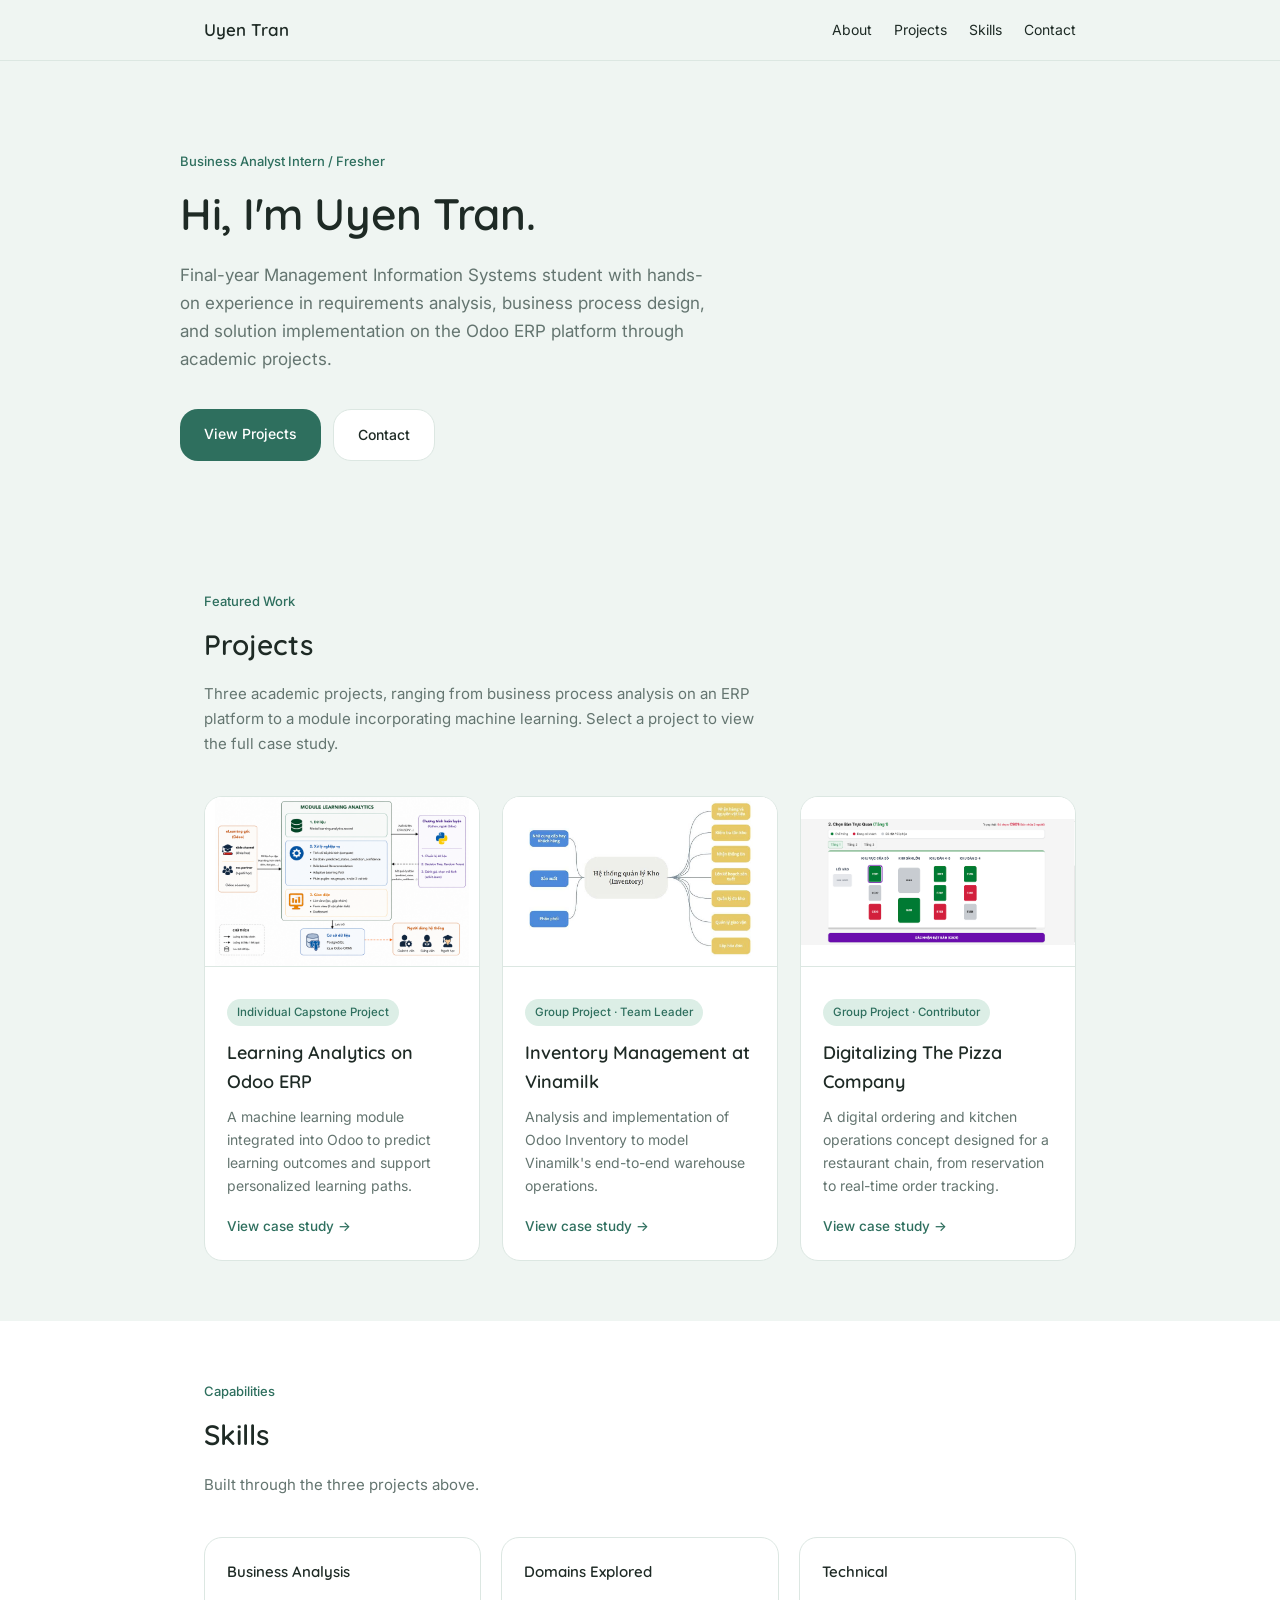
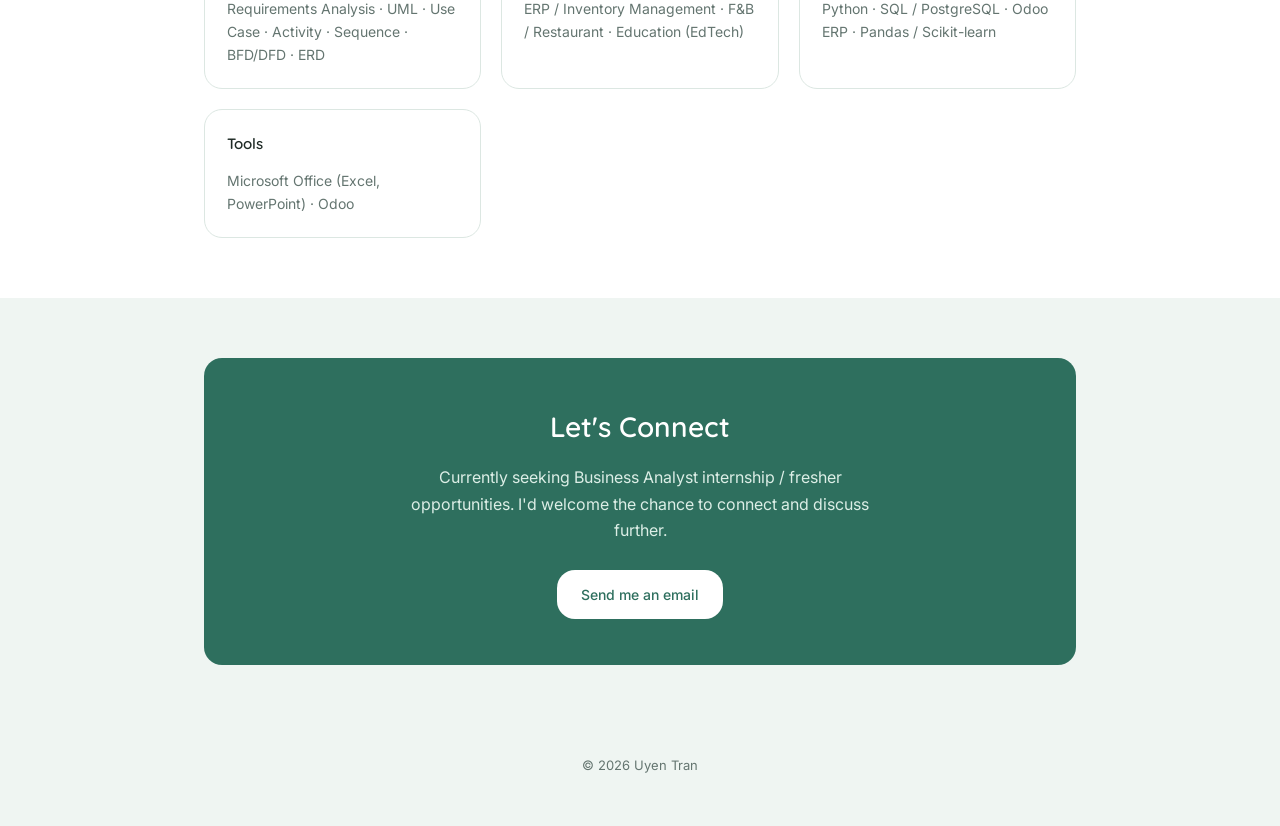
==== index.html @ c3fcca3a "Additional files" ====
<!DOCTYPE html>
<html lang="en">
<head>
<meta charset="UTF-8">
<meta name="viewport" content="width=device-width, initial-scale=1.0">
<title>Uyen Tran | Business Analyst Portfolio</title>
<link rel="preconnect" href="https://fonts.googleapis.com">
<link rel="preconnect" href="https://fonts.gstatic.com" crossorigin>
<link href="https://fonts.googleapis.com/css2?family=Quicksand:wght@400;500;600;700&family=Inter:wght@400;500;600&display=swap" rel="stylesheet">
<link rel="stylesheet" href="styles.css">
</head>
<body>

<nav>
  <div class="nav-inner">
    <a class="nav-name" href="index.html">Uyen Tran</a>
    <div class="nav-links">
      <a href="#about">About</a>
      <a href="#projects">Projects</a>
      <a href="#skills">Skills</a>
      <a href="#contact">Contact</a>
    </div>
  </div>
</nav>

<header class="hero container" id="about">
  <p class="eyebrow">Business Analyst Intern / Fresher</p>
  <h1>Hi, I'm Uyen Tran.</h1>
  <p class="tagline">Final-year Management Information Systems student with hands-on experience in requirements analysis, business process design, and solution implementation on the Odoo ERP platform through academic projects.</p>
  <div class="cta-row">
    <a class="cta primary" href="#projects">View Projects</a>
    <a class="cta secondary" href="#contact">Contact</a>
  </div>
</header>

<section id="projects">
  <div class="container">
    <p class="section-eyebrow">Featured Work</p>
    <h2>Projects</h2>
    <p class="section-intro">Three academic projects, ranging from business process analysis on an ERP platform to a module incorporating machine learning. Select a project to view the full case study.</p>

    <div class="project-grid">

      <a class="project-card" href="projects/learning-analytics.html">
        <img class="thumb" src="images/learning-analytics/01-kien-truc-tong-the.png" alt="Learning Analytics on Odoo ERP">
        <div class="card-body">
          <span class="case-tag">Individual Capstone Project</span>
          <h3>Learning Analytics on Odoo ERP</h3>
          <p>A machine learning module integrated into Odoo to predict learning outcomes and support personalized learning paths.</p>
          <span class="view-link">View case study &rarr;</span>
        </div>
      </a>

      <a class="project-card" href="projects/vinamilk-inventory.html">
        <img class="thumb" src="images/vinamilk-inventory/01-so-do-tong-quan-inventory.jpg" alt="Inventory Management at Vinamilk">
        <div class="card-body">
          <span class="case-tag">Group Project &middot; Team Leader</span>
          <h3>Inventory Management at Vinamilk</h3>
          <p>Analysis and implementation of Odoo Inventory to model Vinamilk's end-to-end warehouse operations.</p>
          <span class="view-link">View case study &rarr;</span>
        </div>
      </a>

      <a class="project-card" href="projects/pizza-company.html">
        <img class="thumb" src="images/pizza-company/01b-dat-ban-chon-ban-theo-so-do.png" alt="Digitalizing The Pizza Company">
        <div class="card-body">
          <span class="case-tag">Group Project &middot; Contributor</span>
          <h3>Digitalizing The Pizza Company</h3>
          <p>A digital ordering and kitchen operations concept designed for a restaurant chain, from reservation to real-time order tracking.</p>
          <span class="view-link">View case study &rarr;</span>
        </div>
      </a>

    </div>
  </div>
</section>

<section class="alt" id="skills">
  <div class="container">
    <p class="section-eyebrow">Capabilities</p>
    <h2>Skills</h2>
    <p class="section-intro">Built through the three projects above.</p>
    <div class="skills-grid">
      <div class="skill-card">
        <h4>Business Analysis</h4>
        <p>Requirements Analysis &middot; UML &middot; Use Case &middot; Activity &middot; Sequence &middot; BFD/DFD &middot; ERD</p>
      </div>
      <div class="skill-card">
        <h4>Domains Explored</h4>
        <p>ERP / Inventory Management &middot; F&amp;B / Restaurant &middot; Education (EdTech)</p>
      </div>
      <div class="skill-card">
        <h4>Technical</h4>
        <p>Python &middot; SQL / PostgreSQL &middot; Odoo ERP &middot; Pandas / Scikit-learn</p>
      </div>
      <div class="skill-card">
        <h4>Tools</h4>
        <p>Microsoft Office (Excel, PowerPoint) &middot; Odoo</p>
      </div>
    </div>
  </div>
</section>

<section id="contact">
  <div class="container">
    <div class="contact-box">
      <h2>Let's Connect</h2>
      <p>Currently seeking Business Analyst internship / fresher opportunities. I'd welcome the chance to connect and discuss further.</p>
      <a class="cta primary" href="mailto:your-email@example.com">Send me an email</a>
    </div>
  </div>
</section>

<footer>
  &copy; 2026 Uyen Tran
</footer>

</body>
</html>
---- styles.css ----
/* =========================================================
   PORTFOLIO STYLESHEET
   Edit the variables below to change colors/fonts site-wide.
   ========================================================= */
:root {
  --bg: #EFF5F2;
  --surface: #FFFFFF;
  --ink: #1E2A25;
  --muted: #647570;
  --accent: #2E6F5E;
  --accent-2: #7FAE9B;
  --accent-soft: #DCEEE6;
  --border: #DCE7E2;
  --font-display: 'Quicksand', sans-serif;
  --font-body: 'Inter', sans-serif;
  --radius: 18px;
  --radius-sm: 10px;
}

* { box-sizing: border-box; }
html { scroll-behavior: smooth; }

body {
  margin: 0;
  background: var(--bg);
  color: var(--ink);
  font-family: var(--font-body);
  line-height: 1.65;
}

a { color: var(--accent); }

.container {
  max-width: 920px;
  margin: 0 auto;
  padding: 0 24px;
}

/* NAV */
nav {
  position: sticky;
  top: 0;
  z-index: 20;
  background: rgba(239, 245, 242, 0.9);
  backdrop-filter: blur(6px);
  border-bottom: 1px solid var(--border);
}
.nav-inner {
  max-width: 920px;
  margin: 0 auto;
  padding: 16px 24px;
  display: flex;
  justify-content: space-between;
  align-items: center;
}
.nav-name {
  font-family: var(--font-display);
  font-weight: 600;
  font-size: 17px;
  text-decoration: none;
  color: var(--ink);
}
.nav-links { display: flex; }
.nav-links a {
  font-size: 14px;
  color: var(--ink);
  text-decoration: none;
  margin-left: 22px;
}
.nav-links a:first-child { margin-left: 0; }
.nav-links a:hover { color: var(--accent); }

/* HERO */
header.hero { padding: 90px 0 70px; }
.eyebrow {
  font-size: 13px;
  color: var(--accent);
  margin: 0 0 16px;
  font-weight: 500;
}
h1 {
  font-family: var(--font-display);
  font-weight: 600;
  font-size: 44px;
  line-height: 1.2;
  margin: 0 0 20px;
  letter-spacing: -0.01em;
  max-width: 640px;
}
.tagline {
  font-size: 17px;
  color: var(--muted);
  max-width: 540px;
  margin: 0 0 36px;
}
.cta-row { display: flex; gap: 12px; flex-wrap: wrap; }
.cta {
  font-family: var(--font-body);
  font-weight: 500;
  font-size: 14px;
  padding: 13px 24px;
  border-radius: var(--radius);
  text-decoration: none;
  display: inline-block;
}
.cta.primary { background: var(--accent); color: #fff; }
.cta.secondary { border: 1px solid var(--border); color: var(--ink); background: var(--surface); }

/* SECTIONS */
section { padding: 60px 0; }
section.alt { background: var(--surface); }
.section-eyebrow {
  font-size: 13px;
  color: var(--accent);
  margin: 0 0 10px;
  font-weight: 500;
}
h2 {
  font-family: var(--font-display);
  font-weight: 600;
  font-size: 28px;
  margin: 0 0 14px;
}
.section-intro {
  color: var(--muted);
  max-width: 560px;
  margin: 0 0 40px;
  font-size: 15px;
}

/* PROJECT PREVIEW CARDS (used on index page) */
.project-grid {
  display: grid;
  grid-template-columns: repeat(auto-fit, minmax(260px, 1fr));
  gap: 22px;
}
.project-card {
  background: var(--surface);
  border: 1px solid var(--border);
  border-radius: var(--radius);
  overflow: hidden;
  text-decoration: none;
  color: var(--ink);
  display: block;
  transition: transform 0.15s ease, box-shadow 0.15s ease;
}
.project-card:hover {
  transform: translateY(-3px);
  box-shadow: 0 12px 24px rgba(30, 42, 37, 0.08);
}
.project-card .thumb {
  width: 100%;
  height: 170px;
  object-fit: contain;
  background: #fff;
  border-bottom: 1px solid var(--border);
}
.project-card .card-body { padding: 22px; }
.project-card .case-tag {
  display: inline-block;
  font-size: 11.5px;
  padding: 4px 10px;
  border-radius: 999px;
  background: var(--accent-soft);
  color: var(--accent);
  margin-bottom: 12px;
  font-weight: 500;
}
.project-card h3 {
  font-family: var(--font-display);
  font-weight: 600;
  font-size: 18px;
  margin: 0 0 8px;
}
.project-card p {
  font-size: 14px;
  color: var(--muted);
  margin: 0 0 14px;
}
.project-card .view-link {
  font-size: 13.5px;
  font-weight: 500;
  color: var(--accent);
}

/* CASE STUDY PAGE */
.case-header { padding: 60px 0 20px; }
.back-link {
  font-size: 14px;
  text-decoration: none;
  color: var(--muted);
  display: inline-block;
  margin-bottom: 22px;
}
.back-link:hover { color: var(--accent); }
.case-header .case-tag {
  display: inline-block;
  font-size: 12px;
  padding: 5px 12px;
  border-radius: 999px;
  background: var(--accent-soft);
  color: var(--accent);
  margin-bottom: 16px;
  font-weight: 500;
}
.case-header h1 { max-width: 700px; }
.case-meta { font-size: 13px; color: var(--muted); margin: 0 0 20px; }
.case-header p.desc { font-size: 16px; max-width: 660px; margin: 0 0 10px; }

.case-block { padding: 30px 0; }
.case-block h4 {
  font-family: var(--font-body);
  font-weight: 600;
  font-size: 15px;
  margin: 0 0 14px;
  color: var(--ink);
}
.contribution-list {
  margin: 0 0 8px;
  padding-left: 18px;
  font-size: 15px;
}
.contribution-list li { margin-bottom: 10px; }

.stack-tags { display: flex; flex-wrap: wrap; gap: 8px; margin: 20px 0 4px; }
.stack-tags span {
  font-size: 12px;
  color: var(--muted);
  border: 1px solid var(--border);
  padding: 4px 11px;
  border-radius: 999px;
  background: var(--bg);
}
section.alt .stack-tags span { background: var(--surface); }

.subgroup-label {
  font-size: 14px;
  font-weight: 600;
  color: var(--ink);
  margin: 30px 0 12px;
}

/* GALLERY */
.gallery {
  display: grid;
  grid-template-columns: repeat(auto-fit, minmax(240px, 1fr));
  gap: 14px;
  margin-top: 10px;
}
.gallery figure {
  margin: 0;
  background: var(--bg);
  border: 1px solid var(--border);
  border-radius: var(--radius-sm);
  overflow: hidden;
}
section.alt .gallery figure { background: var(--surface); }
.gallery img {
  width: 100%;
  display: block;
  height: 190px;
  object-fit: contain;
  background: #fff;
}
.gallery figcaption {
  font-size: 12.5px;
  color: var(--muted);
  padding: 10px 12px;
}

/* SKILLS */
.skills-grid {
  display: grid;
  grid-template-columns: repeat(auto-fit, minmax(220px, 1fr));
  gap: 20px;
}
.skill-card {
  background: var(--surface);
  border: 1px solid var(--border);
  border-radius: var(--radius);
  padding: 22px;
}
.skill-card h4 {
  font-family: var(--font-display);
  font-size: 15px;
  font-weight: 600;
  margin: 0 0 12px;
}
.skill-card p { font-size: 14px; color: var(--muted); margin: 0; }

/* CONTACT */
.contact-box {
  background: var(--accent);
  color: #fff;
  border-radius: var(--radius);
  padding: 46px;
  text-align: center;
}
.contact-box h2 { color: #fff; }
.contact-box p { color: var(--accent-soft); max-width: 480px; margin: 0 auto 26px; }
.contact-box .cta.primary { background: #fff; color: var(--accent); }

footer {
  padding: 30px 0 50px;
  text-align: center;
  font-size: 13px;
  color: var(--muted);
}

@media (max-width: 640px) {
  .nav-links { display: none; }
  h1 { font-size: 32px; }
  .contact-box { padding: 30px 20px; }
}
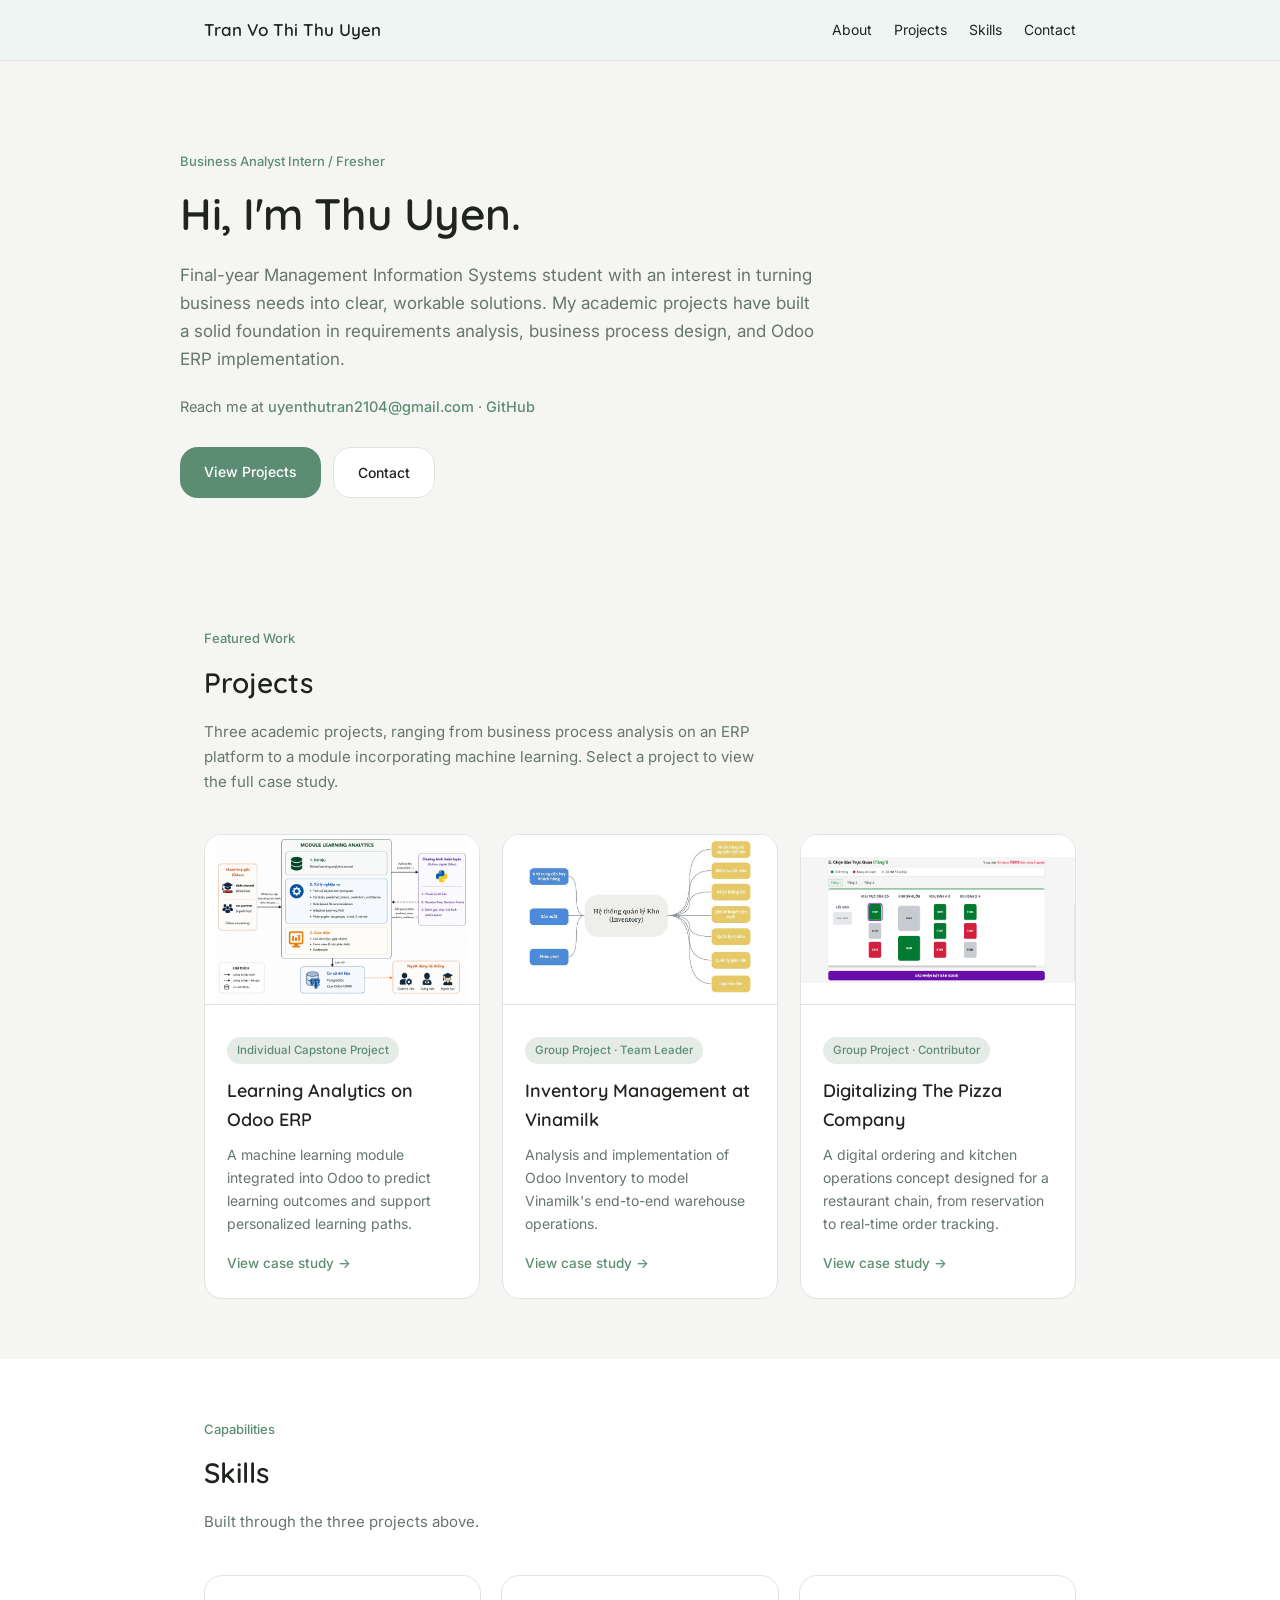
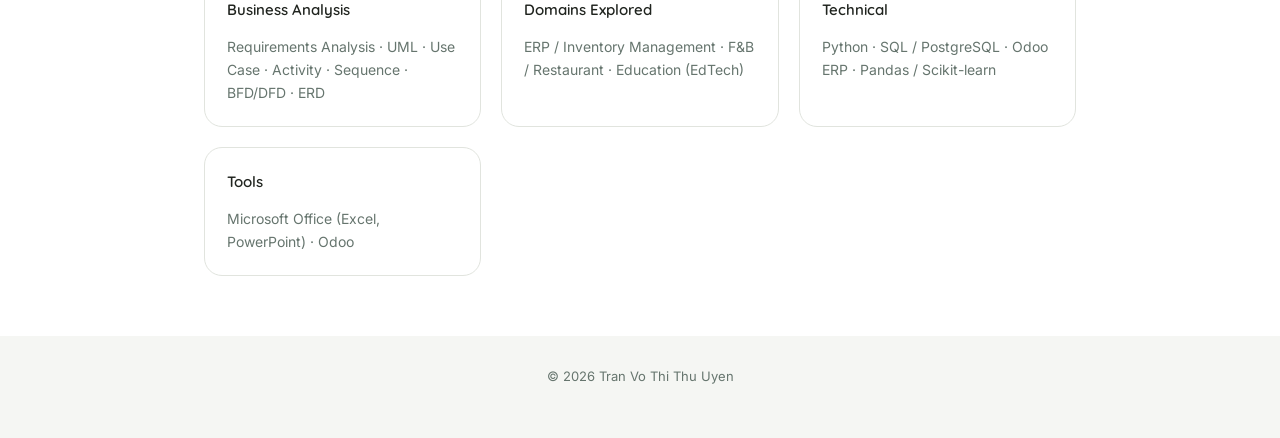
==== commit 74452b05: "additional files" ====
--- a/index.html
+++ b/index.html
@@ -3,7 +3,7 @@
 <head>
 <meta charset="UTF-8">
 <meta name="viewport" content="width=device-width, initial-scale=1.0">
-<title>Uyen Tran | Business Analyst Portfolio</title>
+<title>Tran Vo Thi Thu Uyen | Business Analyst Portfolio</title>
 <link rel="preconnect" href="https://fonts.googleapis.com">
 <link rel="preconnect" href="https://fonts.gstatic.com" crossorigin>
 <link href="https://fonts.googleapis.com/css2?family=Quicksand:wght@400;500;600;700&family=Inter:wght@400;500;600&display=swap" rel="stylesheet">
@@ -13,7 +13,7 @@
 
 <nav>
   <div class="nav-inner">
-    <a class="nav-name" href="index.html">Uyen Tran</a>
+    <a class="nav-name" href="index.html">Tran Vo Thi Thu Uyen</a>
     <div class="nav-links">
       <a href="#about">About</a>
       <a href="#projects">Projects</a>
@@ -25,11 +25,12 @@
 
 <header class="hero container" id="about">
   <p class="eyebrow">Business Analyst Intern / Fresher</p>
-  <h1>Hi, I'm Uyen Tran.</h1>
-  <p class="tagline">Final-year Management Information Systems student with hands-on experience in requirements analysis, business process design, and solution implementation on the Odoo ERP platform through academic projects.</p>
+  <h1>Hi, I'm Thu Uyen.</h1>
+  <p class="tagline">Final-year Management Information Systems student with an interest in turning business needs into clear, workable solutions. My academic projects have built a solid foundation in requirements analysis, business process design, and Odoo ERP implementation.</p>
+  <p class="contact-line" id="contact">Reach me at <a href="mailto:uyenthutran2104@gmail.com">uyenthutran2104@gmail.com</a> &middot; <a href="https://github.com/thuuyen23003-blip" target="_blank" rel="noopener">GitHub</a></p>
   <div class="cta-row">
     <a class="cta primary" href="#projects">View Projects</a>
-    <a class="cta secondary" href="#contact">Contact</a>
+    <a class="cta secondary" href="mailto:uyenthutran2104@gmail.com">Contact</a>
   </div>
 </header>
 
@@ -101,18 +102,8 @@
   </div>
 </section>
 
-<section id="contact">
-  <div class="container">
-    <div class="contact-box">
-      <h2>Let's Connect</h2>
-      <p>Currently seeking Business Analyst internship / fresher opportunities. I'd welcome the chance to connect and discuss further.</p>
-      <a class="cta primary" href="mailto:your-email@example.com">Send me an email</a>
-    </div>
-  </div>
-</section>
-
 <footer>
-  &copy; 2026 Uyen Tran
+  &copy; 2026 Tran Vo Thi Thu Uyen
 </footer>
 
 </body>
--- a/styles.css
+++ b/styles.css
@@ -3,14 +3,14 @@
    Edit the variables below to change colors/fonts site-wide.
    ========================================================= */
 :root {
-  --bg: #EFF5F2;
+  --bg: #F5F6F3;
   --surface: #FFFFFF;
-  --ink: #1E2A25;
-  --muted: #647570;
-  --accent: #2E6F5E;
-  --accent-2: #7FAE9B;
-  --accent-soft: #DCEEE6;
-  --border: #DCE7E2;
+  --ink: #20241F;
+  --muted: #66756E;
+  --accent: #5C8D72;
+  --accent-2: #A8C9B4;
+  --accent-soft: #E5EBE6;
+  --border: #E1E4DE;
   --font-display: 'Quicksand', sans-serif;
   --font-body: 'Inter', sans-serif;
   --radius: 18px;
@@ -85,15 +85,22 @@
   line-height: 1.2;
   margin: 0 0 20px;
   letter-spacing: -0.01em;
-  max-width: 640px;
+  max-width: 700px;
 }
 .tagline {
   font-size: 17px;
   color: var(--muted);
-  max-width: 540px;
+  max-width: 640px;
   margin: 0 0 36px;
 }
 .cta-row { display: flex; gap: 12px; flex-wrap: wrap; }
+.contact-line {
+  font-size: 14.5px;
+  color: var(--muted);
+  margin: -14px 0 28px;
+}
+.contact-line a { color: var(--accent); font-weight: 500; text-decoration: none; }
+.contact-line a:hover { text-decoration: underline; }
 .cta {
   font-family: var(--font-body);
   font-weight: 500;
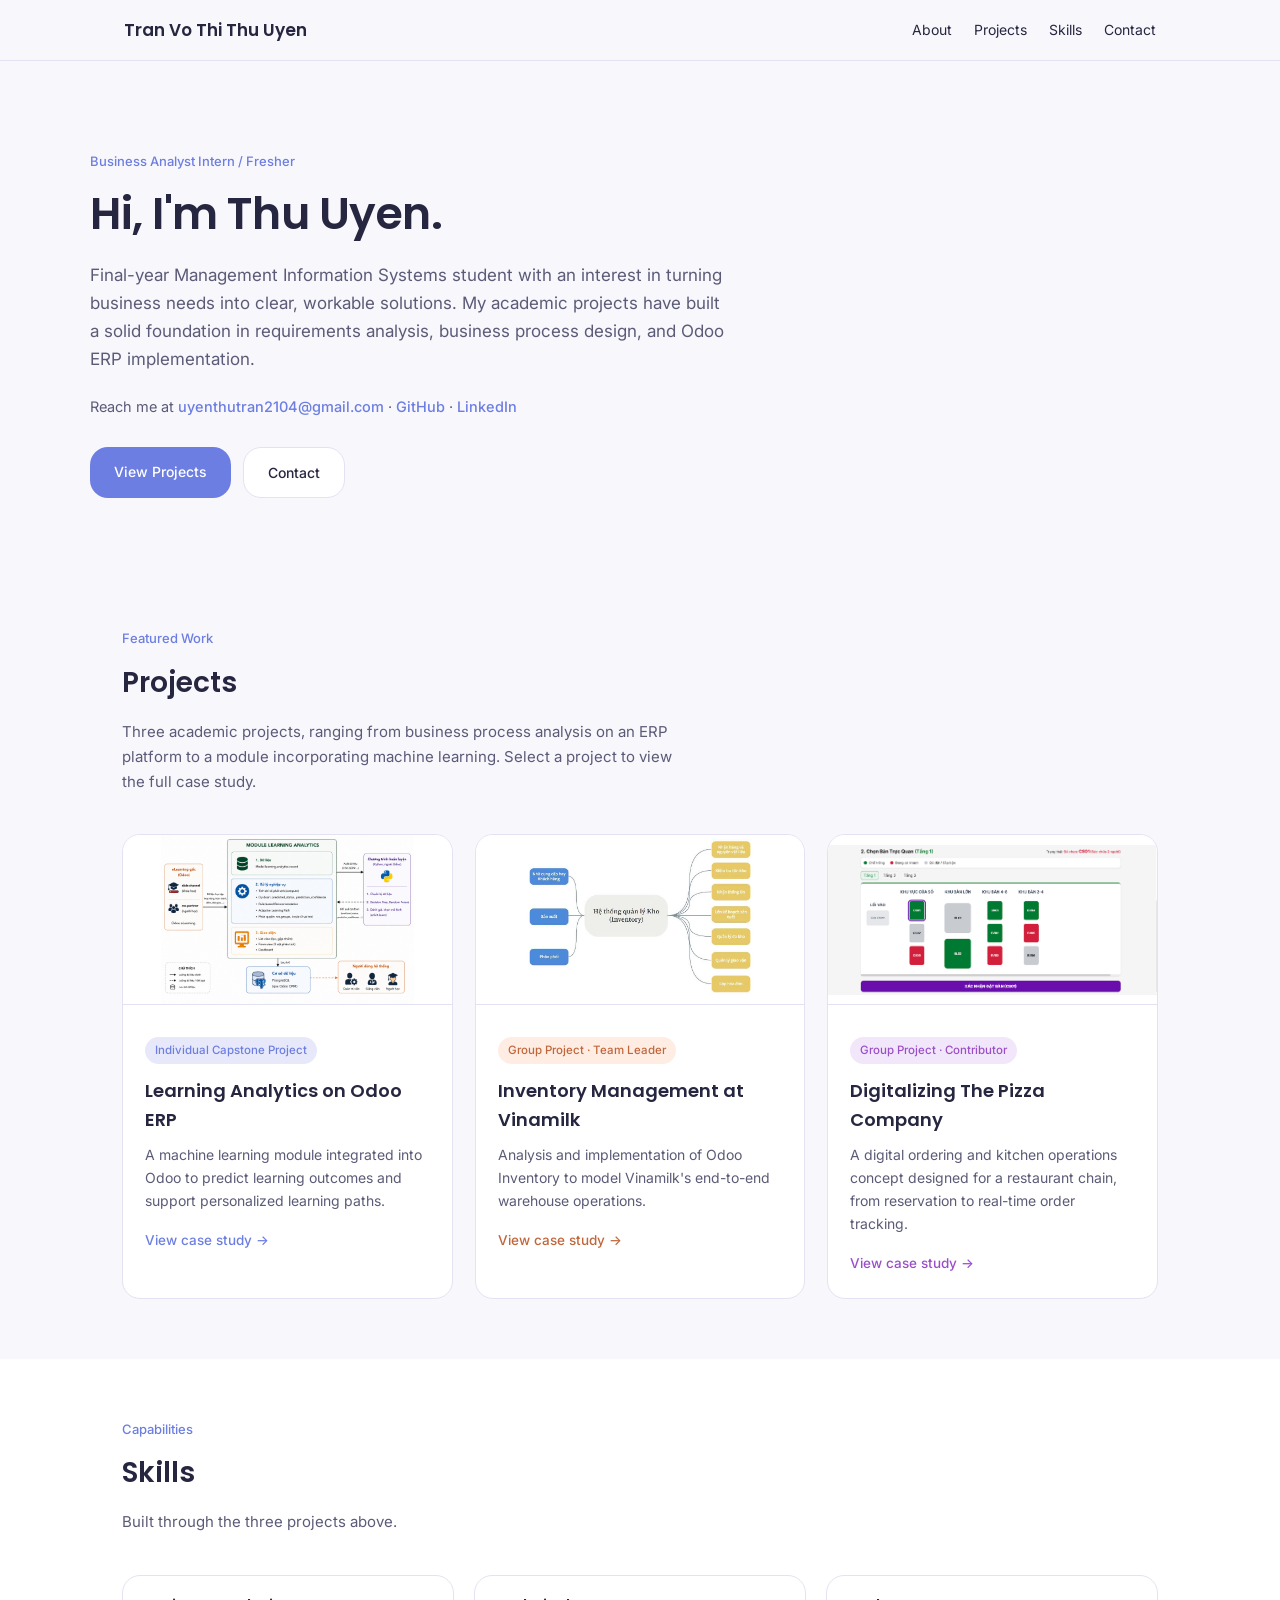
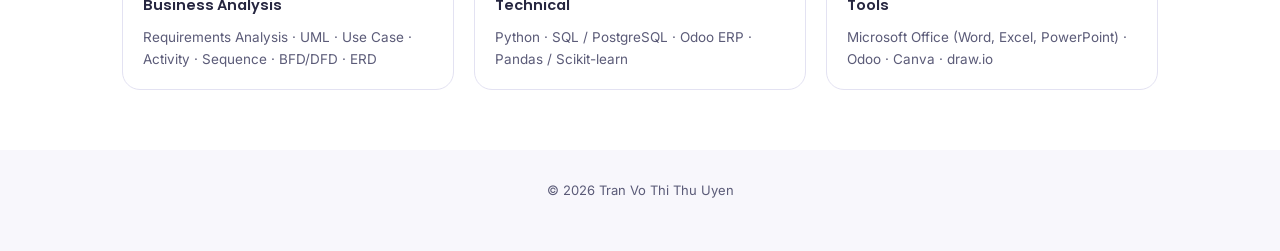
==== commit 032014bb: "additional files" ====
--- a/index.html
+++ b/index.html
@@ -6,7 +6,7 @@
 <title>Tran Vo Thi Thu Uyen | Business Analyst Portfolio</title>
 <link rel="preconnect" href="https://fonts.googleapis.com">
 <link rel="preconnect" href="https://fonts.gstatic.com" crossorigin>
-<link href="https://fonts.googleapis.com/css2?family=Quicksand:wght@400;500;600;700&family=Inter:wght@400;500;600&display=swap" rel="stylesheet">
+<link href="https://fonts.googleapis.com/css2?family=Poppins:wght@500;600;700&family=Inter:wght@400;500;600&display=swap" rel="stylesheet">
 <link rel="stylesheet" href="styles.css">
 </head>
 <body>
@@ -27,7 +27,7 @@
   <p class="eyebrow">Business Analyst Intern / Fresher</p>
   <h1>Hi, I'm Thu Uyen.</h1>
   <p class="tagline">Final-year Management Information Systems student with an interest in turning business needs into clear, workable solutions. My academic projects have built a solid foundation in requirements analysis, business process design, and Odoo ERP implementation.</p>
-  <p class="contact-line" id="contact">Reach me at <a href="mailto:uyenthutran2104@gmail.com">uyenthutran2104@gmail.com</a> &middot; <a href="https://github.com/thuuyen23003-blip" target="_blank" rel="noopener">GitHub</a></p>
+  <p class="contact-line" id="contact">Reach me at <a href="mailto:uyenthutran2104@gmail.com">uyenthutran2104@gmail.com</a> &middot; <a href="https://github.com/thuuyen23003-blip" target="_blank" rel="noopener">GitHub</a> &middot; <a href="https://www.linkedin.com/in/uyen-tran-vo-thi-thu-7167b03a8/" target="_blank" rel="noopener">LinkedIn</a></p>
   <div class="cta-row">
     <a class="cta primary" href="#projects">View Projects</a>
     <a class="cta secondary" href="mailto:uyenthutran2104@gmail.com">Contact</a>
@@ -42,7 +42,7 @@
 
     <div class="project-grid">
 
-      <a class="project-card" href="projects/learning-analytics.html">
+      <a class="project-card p1" href="projects/learning-analytics.html">
         <img class="thumb" src="images/learning-analytics/01-kien-truc-tong-the.png" alt="Learning Analytics on Odoo ERP">
         <div class="card-body">
           <span class="case-tag">Individual Capstone Project</span>
@@ -52,7 +52,7 @@
         </div>
       </a>
 
-      <a class="project-card" href="projects/vinamilk-inventory.html">
+      <a class="project-card p2" href="projects/vinamilk-inventory.html">
         <img class="thumb" src="images/vinamilk-inventory/01-so-do-tong-quan-inventory.jpg" alt="Inventory Management at Vinamilk">
         <div class="card-body">
           <span class="case-tag">Group Project &middot; Team Leader</span>
@@ -62,7 +62,7 @@
         </div>
       </a>
 
-      <a class="project-card" href="projects/pizza-company.html">
+      <a class="project-card p3" href="projects/pizza-company.html">
         <img class="thumb" src="images/pizza-company/01b-dat-ban-chon-ban-theo-so-do.png" alt="Digitalizing The Pizza Company">
         <div class="card-body">
           <span class="case-tag">Group Project &middot; Contributor</span>
@@ -87,16 +87,12 @@
         <p>Requirements Analysis &middot; UML &middot; Use Case &middot; Activity &middot; Sequence &middot; BFD/DFD &middot; ERD</p>
       </div>
       <div class="skill-card">
-        <h4>Domains Explored</h4>
-        <p>ERP / Inventory Management &middot; F&amp;B / Restaurant &middot; Education (EdTech)</p>
-      </div>
-      <div class="skill-card">
         <h4>Technical</h4>
         <p>Python &middot; SQL / PostgreSQL &middot; Odoo ERP &middot; Pandas / Scikit-learn</p>
       </div>
       <div class="skill-card">
         <h4>Tools</h4>
-        <p>Microsoft Office (Excel, PowerPoint) &middot; Odoo</p>
+        <p>Microsoft Office (Word, Excel, PowerPoint) &middot; Odoo &middot; Canva &middot; draw.io</p>
       </div>
     </div>
   </div>
--- a/styles.css
+++ b/styles.css
@@ -3,20 +3,39 @@
    Edit the variables below to change colors/fonts site-wide.
    ========================================================= */
 :root {
-  --bg: #F5F6F3;
+  --bg: #F8F7FC;
   --surface: #FFFFFF;
-  --ink: #20241F;
-  --muted: #66756E;
-  --accent: #5C8D72;
-  --accent-2: #A8C9B4;
-  --accent-soft: #E5EBE6;
-  --border: #E1E4DE;
-  --font-display: 'Quicksand', sans-serif;
+  --ink: #262640;
+  --muted: #5B5B78;
+  --accent: #6C7EE1;
+  --accent-2: #92B9E3;
+  --accent-soft: #E7E9FA;
+  --border: #E3E2F2;
+
+  /* per-project accent colors, derived from the palette */
+  --proj1: #6C7EE1;      --proj1-soft: #E7E9FA;   /* Learning Analytics — indigo/blue */
+  --proj2: #C1663B;      --proj2-soft: #FFEDE3;   /* Vinamilk — peach */
+  --proj3: #9A4FC9;      --proj3-soft: #F2E6FA;   /* Pizza Company — purple/pink */
+
+  --font-display: 'Poppins', sans-serif;
   --font-body: 'Inter', sans-serif;
   --radius: 18px;
   --radius-sm: 10px;
 }
 
+/* project-specific theming, applied via a class on <body> in each case-study page */
+body.theme-p1 { --accent: var(--proj1); --accent-soft: var(--proj1-soft); }
+body.theme-p2 { --accent: var(--proj2); --accent-soft: var(--proj2-soft); }
+body.theme-p3 { --accent: var(--proj3); --accent-soft: var(--proj3-soft); }
+
+/* project-specific card accents on the homepage grid */
+.project-card.p1 .case-tag, .project-card.p1 .view-link { color: var(--proj1); }
+.project-card.p1 .case-tag { background: var(--proj1-soft); }
+.project-card.p2 .case-tag, .project-card.p2 .view-link { color: var(--proj2); }
+.project-card.p2 .case-tag { background: var(--proj2-soft); }
+.project-card.p3 .case-tag, .project-card.p3 .view-link { color: var(--proj3); }
+.project-card.p3 .case-tag { background: var(--proj3-soft); }
+
 * { box-sizing: border-box; }
 html { scroll-behavior: smooth; }
 
@@ -31,9 +50,9 @@
 a { color: var(--accent); }
 
 .container {
-  max-width: 920px;
+  max-width: 1100px;
   margin: 0 auto;
-  padding: 0 24px;
+  padding: 0 32px;
 }
 
 /* NAV */
@@ -41,12 +60,12 @@
   position: sticky;
   top: 0;
   z-index: 20;
-  background: rgba(239, 245, 242, 0.9);
+  background: rgba(248, 247, 252, 0.9);
   backdrop-filter: blur(6px);
   border-bottom: 1px solid var(--border);
 }
 .nav-inner {
-  max-width: 920px;
+  max-width: 1080px;
   margin: 0 auto;
   padding: 16px 24px;
   display: flex;
@@ -285,15 +304,15 @@
   background: var(--surface);
   border: 1px solid var(--border);
   border-radius: var(--radius);
-  padding: 22px;
+  padding: 18px 20px;
 }
 .skill-card h4 {
   font-family: var(--font-display);
-  font-size: 15px;
-  font-weight: 600;
-  margin: 0 0 12px;
-}
-.skill-card p { font-size: 14px; color: var(--muted); margin: 0; }
+  font-size: 14.5px;
+  font-weight: 600;
+  margin: 0 0 8px;
+}
+.skill-card p { font-size: 13.5px; color: var(--muted); margin: 0; }
 
 /* CONTACT */
 .contact-box {
@@ -319,3 +338,59 @@
   h1 { font-size: 32px; }
   .contact-box { padding: 30px 20px; }
 }
+
+/* GALLERY — click to enlarge */
+.gallery figure { position: relative; }
+.gallery img { cursor: zoom-in; }
+.zoom-badge {
+  position: absolute;
+  top: 8px;
+  right: 8px;
+  width: 26px;
+  height: 26px;
+  border-radius: 50%;
+  background: rgba(38, 38, 64, 0.38);
+  backdrop-filter: blur(6px);
+  -webkit-backdrop-filter: blur(6px);
+  border: 1px solid rgba(255,255,255,0.5);
+  color: #fff;
+  font-size: 15px;
+  font-weight: 500;
+  display: flex;
+  align-items: center;
+  justify-content: center;
+  box-shadow: 0 2px 6px rgba(0,0,0,0.1);
+  pointer-events: none;
+}
+
+.lightbox-overlay {
+  position: fixed;
+  inset: 0;
+  background: rgba(20, 20, 35, 0.85);
+  display: flex;
+  align-items: center;
+  justify-content: center;
+  opacity: 0;
+  pointer-events: none;
+  transition: opacity 0.2s ease;
+  z-index: 1000;
+  padding: 30px;
+}
+.lightbox-overlay.active { opacity: 1; pointer-events: auto; }
+.lightbox-overlay img {
+  max-width: 92vw;
+  max-height: 88vh;
+  border-radius: 8px;
+  box-shadow: 0 20px 60px rgba(0,0,0,0.4);
+  cursor: default;
+}
+.lightbox-close {
+  position: absolute;
+  top: 20px;
+  right: 28px;
+  color: #fff;
+  font-size: 32px;
+  line-height: 1;
+  cursor: pointer;
+  font-family: var(--font-body);
+}
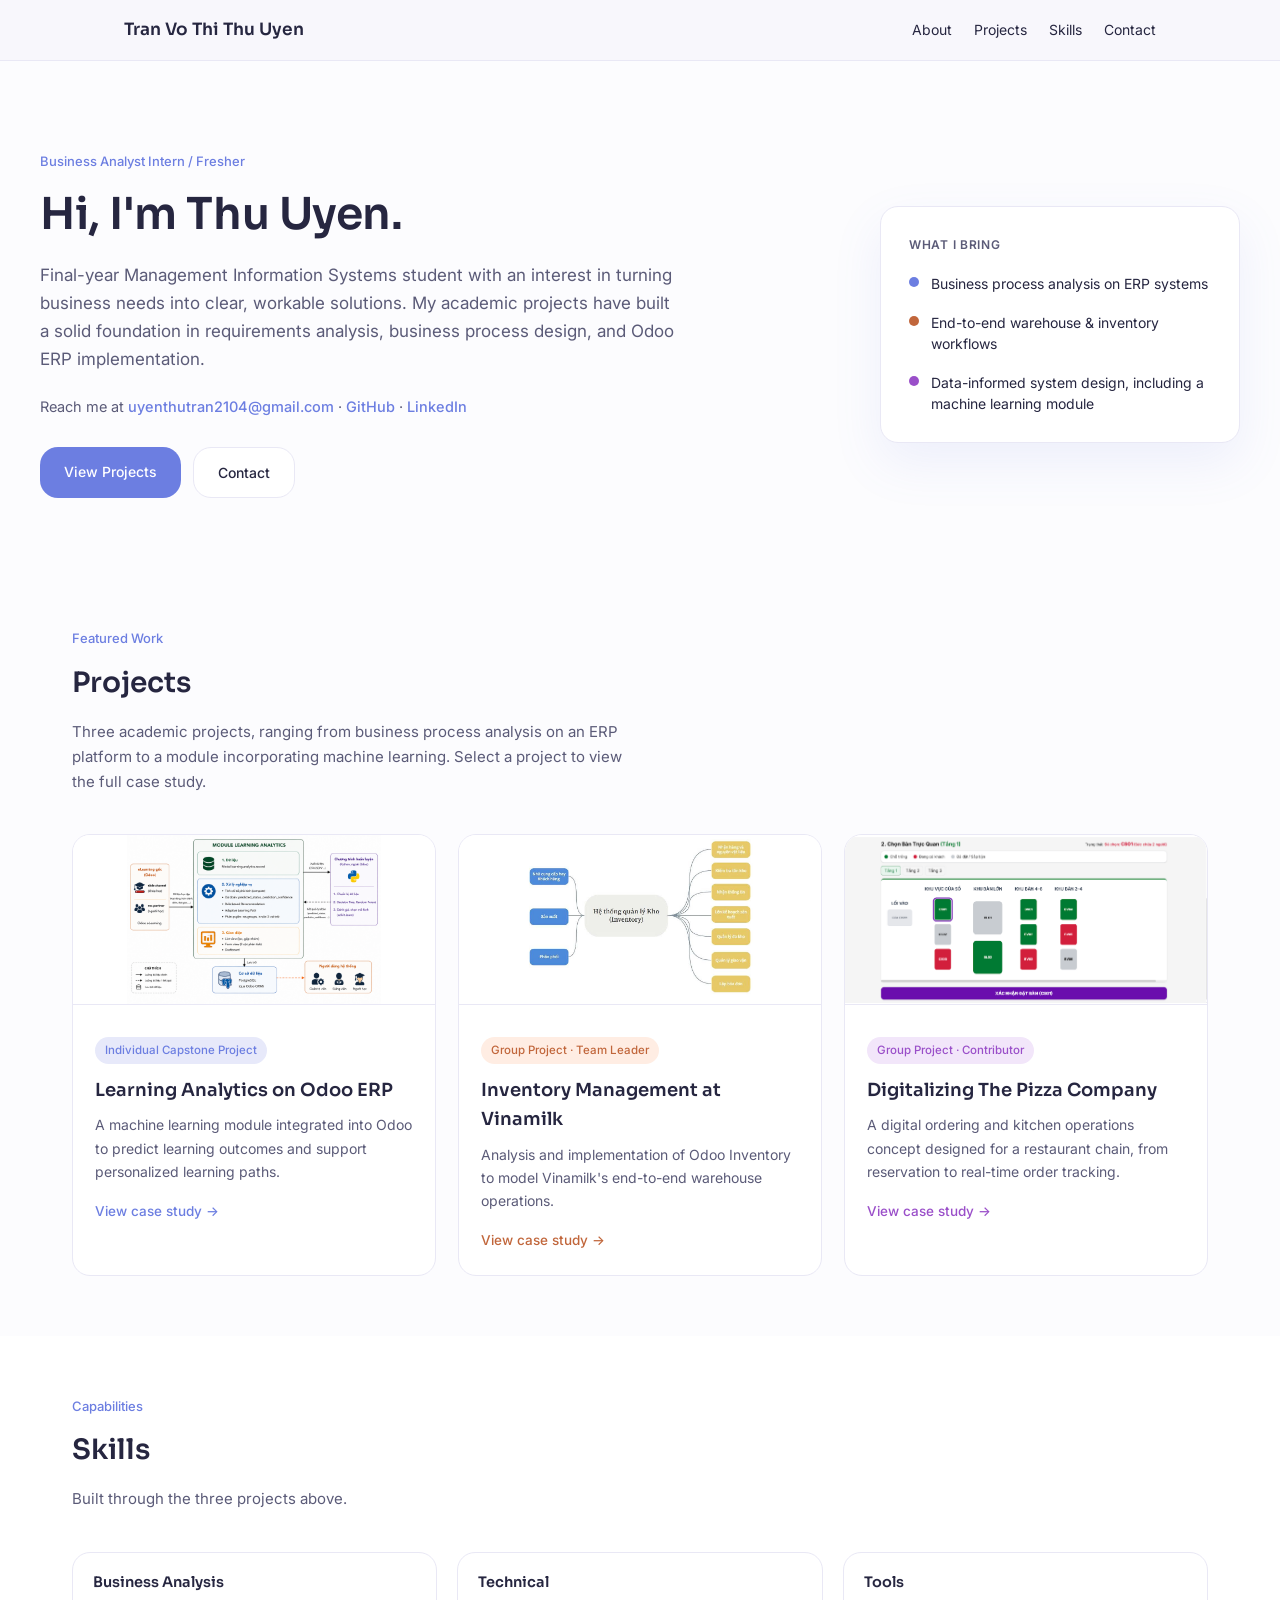
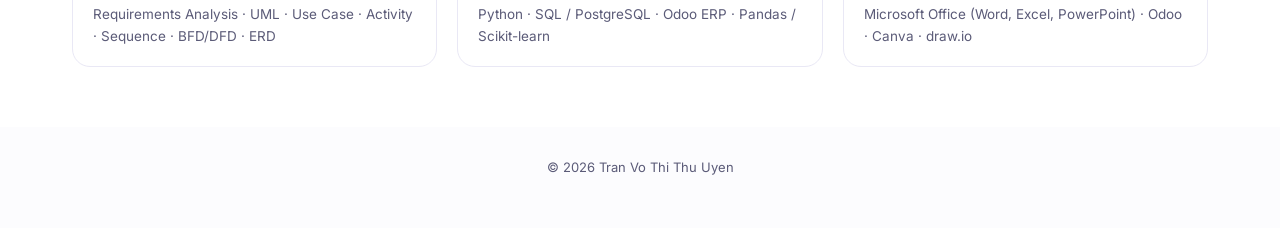
==== commit ac025c61: "additional files" ====
--- a/index.html
+++ b/index.html
@@ -6,7 +6,7 @@
 <title>Tran Vo Thi Thu Uyen | Business Analyst Portfolio</title>
 <link rel="preconnect" href="https://fonts.googleapis.com">
 <link rel="preconnect" href="https://fonts.gstatic.com" crossorigin>
-<link href="https://fonts.googleapis.com/css2?family=Poppins:wght@500;600;700&family=Inter:wght@400;500;600&display=swap" rel="stylesheet">
+<link href="https://fonts.googleapis.com/css2?family=Sora:wght@500;600;700&family=Inter:wght@400;500;600&display=swap" rel="stylesheet">
 <link rel="stylesheet" href="styles.css">
 </head>
 <body>
@@ -24,13 +24,23 @@
 </nav>
 
 <header class="hero container" id="about">
-  <p class="eyebrow">Business Analyst Intern / Fresher</p>
-  <h1>Hi, I'm Thu Uyen.</h1>
-  <p class="tagline">Final-year Management Information Systems student with an interest in turning business needs into clear, workable solutions. My academic projects have built a solid foundation in requirements analysis, business process design, and Odoo ERP implementation.</p>
-  <p class="contact-line" id="contact">Reach me at <a href="mailto:uyenthutran2104@gmail.com">uyenthutran2104@gmail.com</a> &middot; <a href="https://github.com/thuuyen23003-blip" target="_blank" rel="noopener">GitHub</a> &middot; <a href="https://www.linkedin.com/in/uyen-tran-vo-thi-thu-7167b03a8/" target="_blank" rel="noopener">LinkedIn</a></p>
-  <div class="cta-row">
-    <a class="cta primary" href="#projects">View Projects</a>
-    <a class="cta secondary" href="mailto:uyenthutran2104@gmail.com">Contact</a>
+  <div class="hero-grid">
+    <div>
+      <p class="eyebrow">Business Analyst Intern / Fresher</p>
+      <h1>Hi, I'm Thu Uyen.</h1>
+      <p class="tagline">Final-year Management Information Systems student with an interest in turning business needs into clear, workable solutions. My academic projects have built a solid foundation in requirements analysis, business process design, and Odoo ERP implementation.</p>
+      <p class="contact-line" id="contact">Reach me at <a href="mailto:uyenthutran2104@gmail.com">uyenthutran2104@gmail.com</a> &middot; <a href="https://github.com/thuuyen23003-blip" target="_blank" rel="noopener">GitHub</a> &middot; <a href="https://www.linkedin.com/in/uyen-tran-vo-thi-thu-7167b03a8/" target="_blank" rel="noopener">LinkedIn</a></p>
+      <div class="cta-row">
+        <a class="cta primary" href="#projects">View Projects</a>
+        <a class="cta secondary" href="mailto:uyenthutran2104@gmail.com">Contact</a>
+      </div>
+    </div>
+    <div class="hero-visual-card">
+      <p class="hvc-label">What I Bring</p>
+      <div class="hvc-row"><span class="dot p1"></span> Business process analysis on ERP systems</div>
+      <div class="hvc-row"><span class="dot p2"></span> End-to-end warehouse &amp; inventory workflows</div>
+      <div class="hvc-row"><span class="dot p3"></span> Data-informed system design, including a machine learning module</div>
+    </div>
   </div>
 </header>
 
--- a/styles.css
+++ b/styles.css
@@ -3,21 +3,21 @@
    Edit the variables below to change colors/fonts site-wide.
    ========================================================= */
 :root {
-  --bg: #F8F7FC;
+  --bg: #FCFCFE;
   --surface: #FFFFFF;
   --ink: #262640;
   --muted: #5B5B78;
   --accent: #6C7EE1;
   --accent-2: #92B9E3;
   --accent-soft: #E7E9FA;
-  --border: #E3E2F2;
+  --border: #E9E8F5;
 
   /* per-project accent colors, derived from the palette */
   --proj1: #6C7EE1;      --proj1-soft: #E7E9FA;   /* Learning Analytics — indigo/blue */
   --proj2: #C1663B;      --proj2-soft: #FFEDE3;   /* Vinamilk — peach */
   --proj3: #9A4FC9;      --proj3-soft: #F2E6FA;   /* Pizza Company — purple/pink */
 
-  --font-display: 'Poppins', sans-serif;
+  --font-display: 'Sora', sans-serif;
   --font-body: 'Inter', sans-serif;
   --radius: 18px;
   --radius-sm: 10px;
@@ -50,7 +50,7 @@
 a { color: var(--accent); }
 
 .container {
-  max-width: 1100px;
+  max-width: 1200px;
   margin: 0 auto;
   padding: 0 32px;
 }
@@ -91,6 +91,48 @@
 
 /* HERO */
 header.hero { padding: 90px 0 70px; }
+.hero-grid {
+  display: grid;
+  grid-template-columns: 1fr minmax(280px, 360px);
+  gap: 50px;
+  align-items: center;
+}
+.hero-visual-card {
+  background: var(--surface);
+  border: 1px solid var(--border);
+  border-radius: var(--radius);
+  padding: 28px;
+  box-shadow: 0 20px 50px rgba(108, 126, 225, 0.10);
+}
+.hero-visual-card .hvc-label {
+  font-size: 12px;
+  text-transform: uppercase;
+  letter-spacing: 0.06em;
+  color: var(--muted);
+  margin: 0 0 18px;
+  font-weight: 600;
+}
+.hvc-row {
+  display: flex;
+  align-items: flex-start;
+  gap: 12px;
+  font-size: 14px;
+  color: var(--ink);
+  margin-bottom: 18px;
+  line-height: 1.5;
+}
+.hvc-row:last-child { margin-bottom: 0; }
+.hvc-row .dot {
+  flex-shrink: 0;
+  width: 10px;
+  height: 10px;
+  border-radius: 50%;
+  margin-top: 4px;
+}
+.dot.p1 { background: var(--proj1); }
+.dot.p2 { background: var(--proj2); }
+.dot.p3 { background: var(--proj3); }
+
 .eyebrow {
   font-size: 13px;
   color: var(--accent);
@@ -333,10 +375,17 @@
   color: var(--muted);
 }
 
+@media (max-width: 900px) {
+  .hero-grid { grid-template-columns: 1fr; }
+  .hero-visual-card { max-width: 420px; }
+}
+
 @media (max-width: 640px) {
   .nav-links { display: none; }
   h1 { font-size: 32px; }
   .contact-box { padding: 30px 20px; }
+  .hero-grid { grid-template-columns: 1fr; }
+  .hero-visual-card { display: none; }
 }
 
 /* GALLERY — click to enlarge */
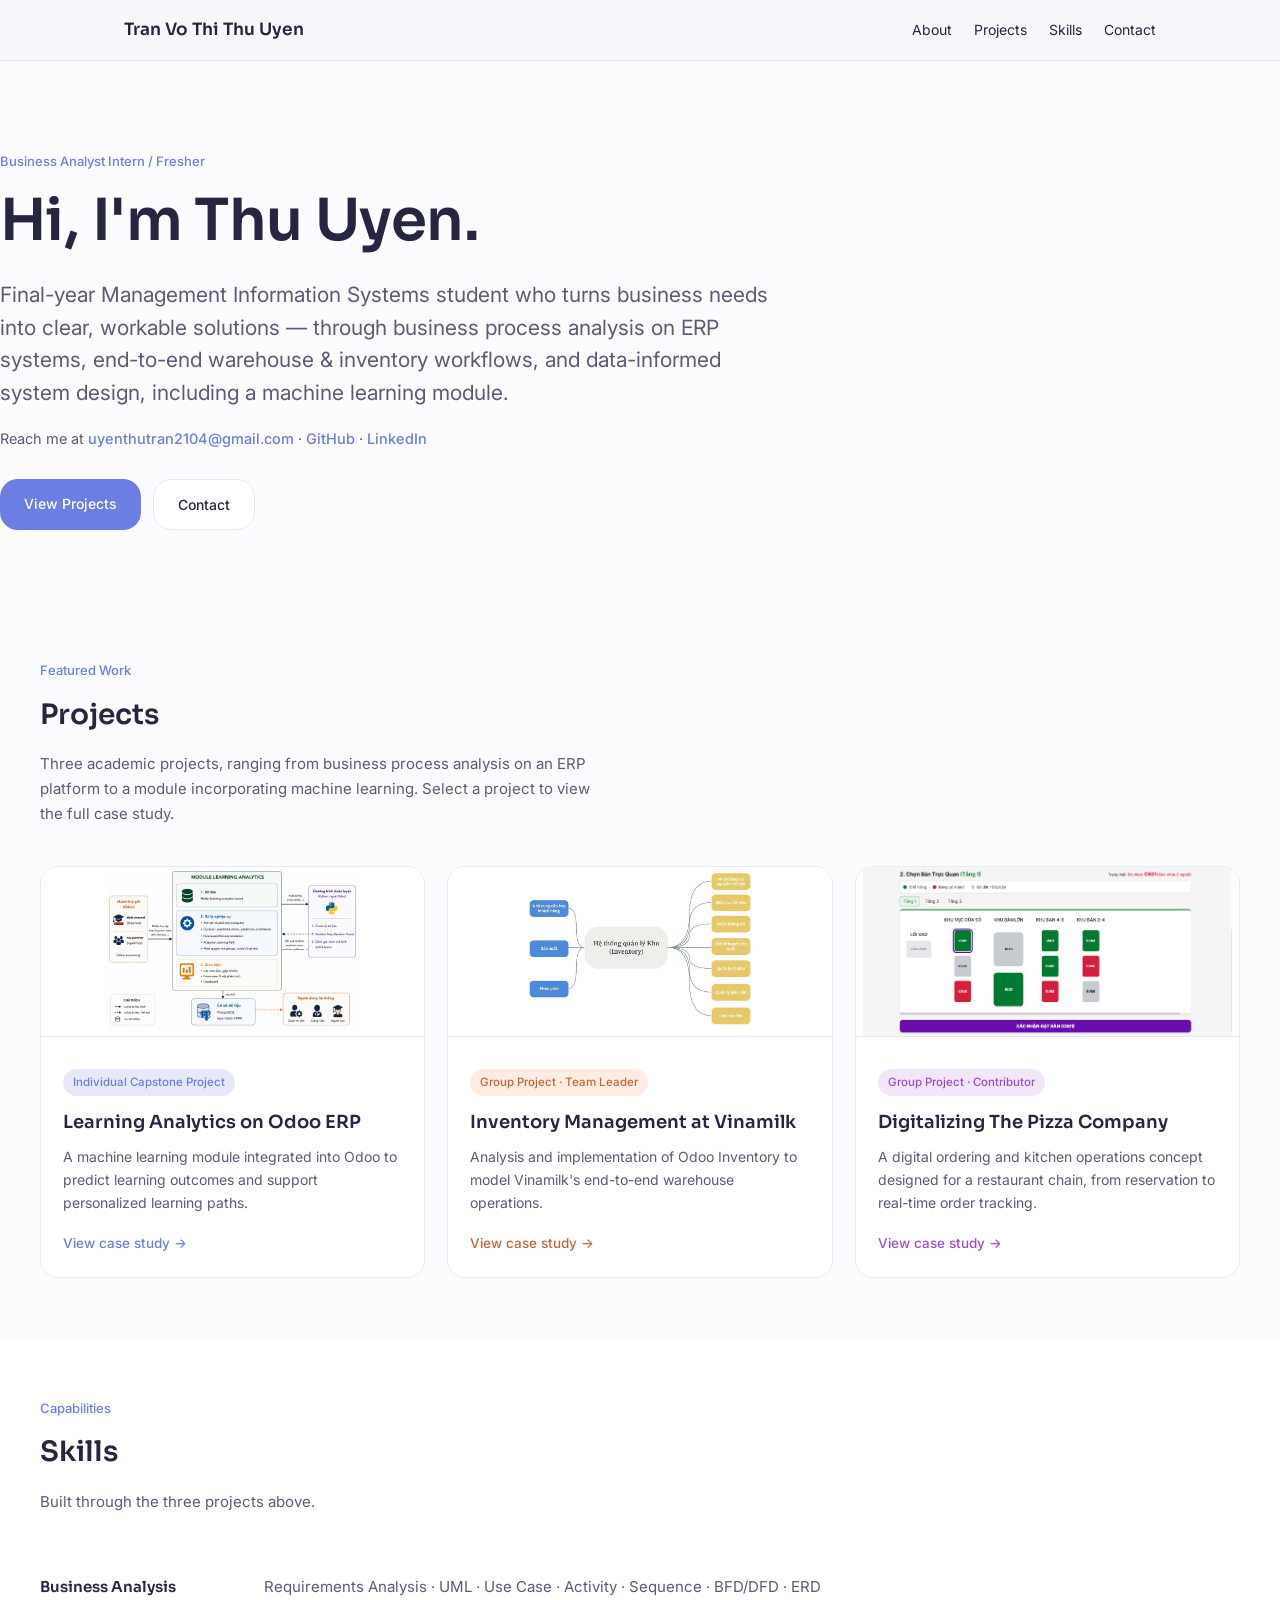
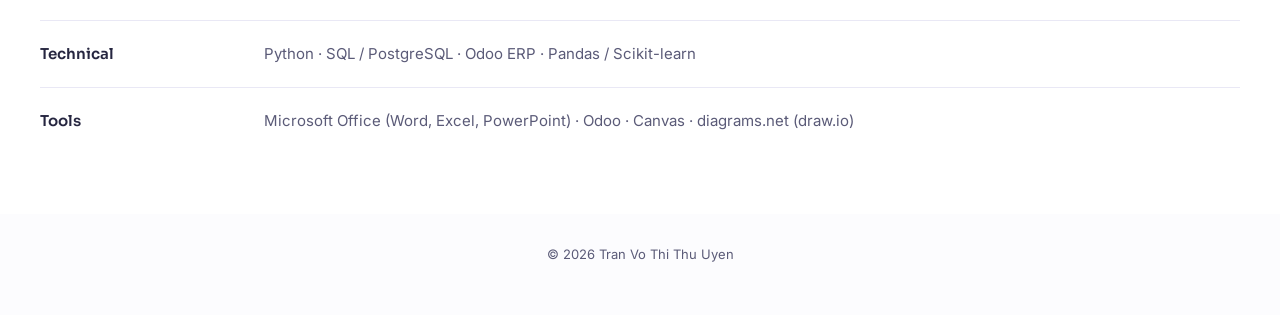
==== commit b76ab629: "additional files" ====
--- a/index.html
+++ b/index.html
@@ -24,23 +24,13 @@
 </nav>
 
 <header class="hero container" id="about">
-  <div class="hero-grid">
-    <div>
-      <p class="eyebrow">Business Analyst Intern / Fresher</p>
-      <h1>Hi, I'm Thu Uyen.</h1>
-      <p class="tagline">Final-year Management Information Systems student with an interest in turning business needs into clear, workable solutions. My academic projects have built a solid foundation in requirements analysis, business process design, and Odoo ERP implementation.</p>
-      <p class="contact-line" id="contact">Reach me at <a href="mailto:uyenthutran2104@gmail.com">uyenthutran2104@gmail.com</a> &middot; <a href="https://github.com/thuuyen23003-blip" target="_blank" rel="noopener">GitHub</a> &middot; <a href="https://www.linkedin.com/in/uyen-tran-vo-thi-thu-7167b03a8/" target="_blank" rel="noopener">LinkedIn</a></p>
-      <div class="cta-row">
-        <a class="cta primary" href="#projects">View Projects</a>
-        <a class="cta secondary" href="mailto:uyenthutran2104@gmail.com">Contact</a>
-      </div>
-    </div>
-    <div class="hero-visual-card">
-      <p class="hvc-label">What I Bring</p>
-      <div class="hvc-row"><span class="dot p1"></span> Business process analysis on ERP systems</div>
-      <div class="hvc-row"><span class="dot p2"></span> End-to-end warehouse &amp; inventory workflows</div>
-      <div class="hvc-row"><span class="dot p3"></span> Data-informed system design, including a machine learning module</div>
-    </div>
+  <p class="eyebrow">Business Analyst Intern / Fresher</p>
+  <h1>Hi, I'm Thu Uyen.</h1>
+  <p class="tagline">Final-year Management Information Systems student who turns business needs into clear, workable solutions &mdash; through business process analysis on ERP systems, end-to-end warehouse &amp; inventory workflows, and data-informed system design, including a machine learning module.</p>
+  <p class="contact-line" id="contact">Reach me at <a href="mailto:uyenthutran2104@gmail.com">uyenthutran2104@gmail.com</a> &middot; <a href="https://github.com/thuuyen23003-blip" target="_blank" rel="noopener">GitHub</a> &middot; <a href="https://www.linkedin.com/in/uyen-tran-vo-thi-thu-7167b03a8/" target="_blank" rel="noopener">LinkedIn</a></p>
+  <div class="cta-row">
+    <a class="cta primary" href="#projects">View Projects</a>
+    <a class="cta secondary" href="mailto:uyenthutran2104@gmail.com">Contact</a>
   </div>
 </header>
 
@@ -91,18 +81,18 @@
     <p class="section-eyebrow">Capabilities</p>
     <h2>Skills</h2>
     <p class="section-intro">Built through the three projects above.</p>
-    <div class="skills-grid">
-      <div class="skill-card">
+    <div class="skills-list">
+      <div class="skills-row">
         <h4>Business Analysis</h4>
         <p>Requirements Analysis &middot; UML &middot; Use Case &middot; Activity &middot; Sequence &middot; BFD/DFD &middot; ERD</p>
       </div>
-      <div class="skill-card">
+      <div class="skills-row">
         <h4>Technical</h4>
         <p>Python &middot; SQL / PostgreSQL &middot; Odoo ERP &middot; Pandas / Scikit-learn</p>
       </div>
-      <div class="skill-card">
+      <div class="skills-row">
         <h4>Tools</h4>
-        <p>Microsoft Office (Word, Excel, PowerPoint) &middot; Odoo &middot; Canva &middot; draw.io</p>
+        <p>Microsoft Office (Word, Excel, PowerPoint) &middot; Odoo &middot; Canvas &middot; diagrams.net (draw.io)</p>
       </div>
     </div>
   </div>
--- a/styles.css
+++ b/styles.css
@@ -50,9 +50,9 @@
 a { color: var(--accent); }
 
 .container {
-  max-width: 1200px;
+  max-width: 1320px;
   margin: 0 auto;
-  padding: 0 32px;
+  padding: 0 40px;
 }
 
 /* NAV */
@@ -91,47 +91,6 @@
 
 /* HERO */
 header.hero { padding: 90px 0 70px; }
-.hero-grid {
-  display: grid;
-  grid-template-columns: 1fr minmax(280px, 360px);
-  gap: 50px;
-  align-items: center;
-}
-.hero-visual-card {
-  background: var(--surface);
-  border: 1px solid var(--border);
-  border-radius: var(--radius);
-  padding: 28px;
-  box-shadow: 0 20px 50px rgba(108, 126, 225, 0.10);
-}
-.hero-visual-card .hvc-label {
-  font-size: 12px;
-  text-transform: uppercase;
-  letter-spacing: 0.06em;
-  color: var(--muted);
-  margin: 0 0 18px;
-  font-weight: 600;
-}
-.hvc-row {
-  display: flex;
-  align-items: flex-start;
-  gap: 12px;
-  font-size: 14px;
-  color: var(--ink);
-  margin-bottom: 18px;
-  line-height: 1.5;
-}
-.hvc-row:last-child { margin-bottom: 0; }
-.hvc-row .dot {
-  flex-shrink: 0;
-  width: 10px;
-  height: 10px;
-  border-radius: 50%;
-  margin-top: 4px;
-}
-.dot.p1 { background: var(--proj1); }
-.dot.p2 { background: var(--proj2); }
-.dot.p3 { background: var(--proj3); }
 
 .eyebrow {
   font-size: 13px;
@@ -142,17 +101,18 @@
 h1 {
   font-family: var(--font-display);
   font-weight: 600;
-  font-size: 44px;
-  line-height: 1.2;
-  margin: 0 0 20px;
+  font-size: 58px;
+  line-height: 1.15;
+  margin: 0 0 24px;
   letter-spacing: -0.01em;
-  max-width: 700px;
+  max-width: none;
 }
 .tagline {
-  font-size: 17px;
-  color: var(--muted);
-  max-width: 640px;
-  margin: 0 0 36px;
+  font-size: 21px;
+  line-height: 1.55;
+  color: var(--muted);
+  max-width: 780px;
+  margin: 0 0 32px;
 }
 .cta-row { display: flex; gap: 12px; flex-wrap: wrap; }
 .contact-line {
@@ -271,7 +231,7 @@
   margin-bottom: 16px;
   font-weight: 500;
 }
-.case-header h1 { max-width: 700px; }
+.case-header h1 { max-width: none; }
 .case-meta { font-size: 13px; color: var(--muted); margin: 0 0 20px; }
 .case-header p.desc { font-size: 16px; max-width: 660px; margin: 0 0 10px; }
 
@@ -337,24 +297,31 @@
 }
 
 /* SKILLS */
-.skills-grid {
-  display: grid;
-  grid-template-columns: repeat(auto-fit, minmax(220px, 1fr));
-  gap: 20px;
-}
-.skill-card {
-  background: var(--surface);
-  border: 1px solid var(--border);
-  border-radius: var(--radius);
-  padding: 18px 20px;
-}
-.skill-card h4 {
+.skills-list { display: flex; flex-direction: column; }
+.skills-row {
+  display: flex;
+  flex-wrap: wrap;
+  align-items: baseline;
+  gap: 6px 24px;
+  padding: 20px 0;
+  border-bottom: 1px solid var(--border);
+}
+.skills-row:last-child { border-bottom: none; }
+.skills-row h4 {
   font-family: var(--font-display);
-  font-size: 14.5px;
-  font-weight: 600;
-  margin: 0 0 8px;
-}
-.skill-card p { font-size: 13.5px; color: var(--muted); margin: 0; }
+  font-size: 15px;
+  font-weight: 600;
+  margin: 0;
+  flex: 0 0 200px;
+  color: var(--ink);
+}
+.skills-row p {
+  font-size: 15px;
+  color: var(--muted);
+  margin: 0;
+  flex: 1 1 400px;
+  line-height: 1.7;
+}
 
 /* CONTACT */
 .contact-box {
@@ -375,17 +342,10 @@
   color: var(--muted);
 }
 
-@media (max-width: 900px) {
-  .hero-grid { grid-template-columns: 1fr; }
-  .hero-visual-card { max-width: 420px; }
-}
-
 @media (max-width: 640px) {
   .nav-links { display: none; }
-  h1 { font-size: 32px; }
+  h1 { font-size: 36px; }
   .contact-box { padding: 30px 20px; }
-  .hero-grid { grid-template-columns: 1fr; }
-  .hero-visual-card { display: none; }
 }
 
 /* GALLERY — click to enlarge */
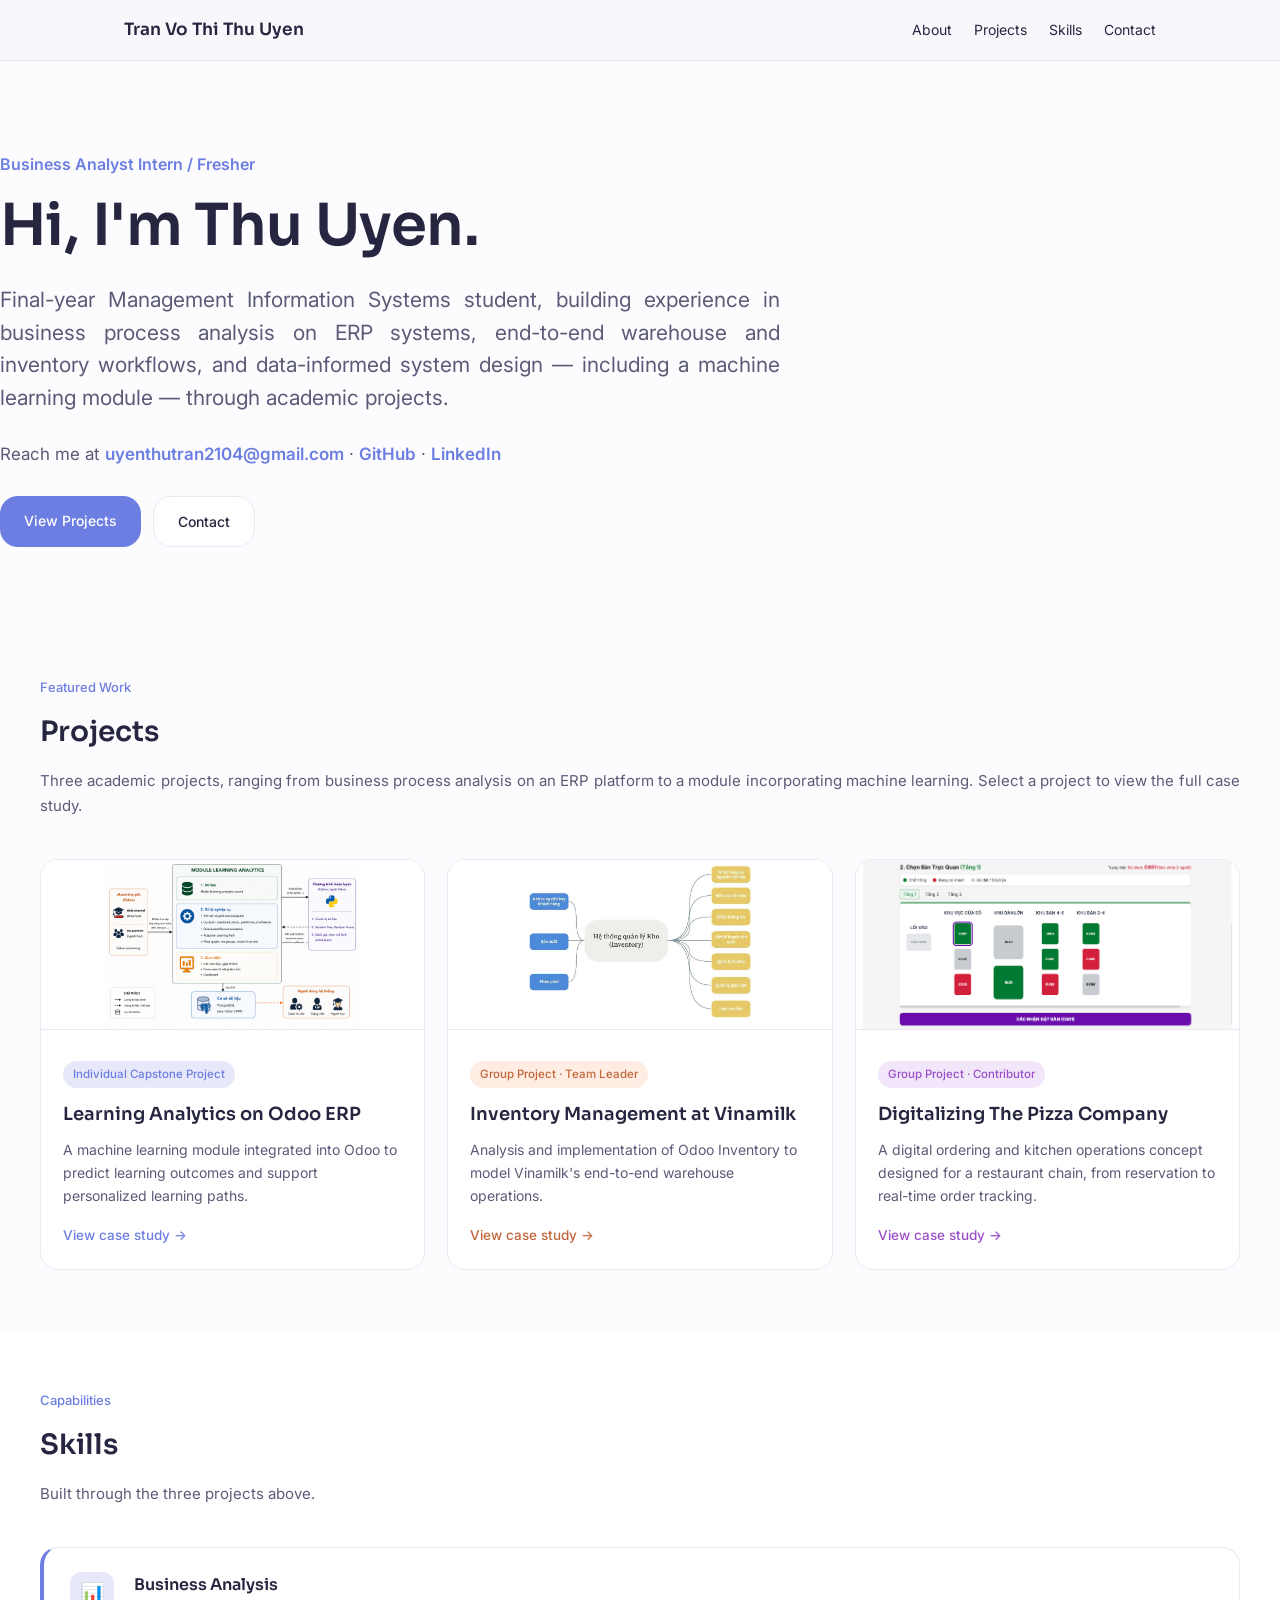
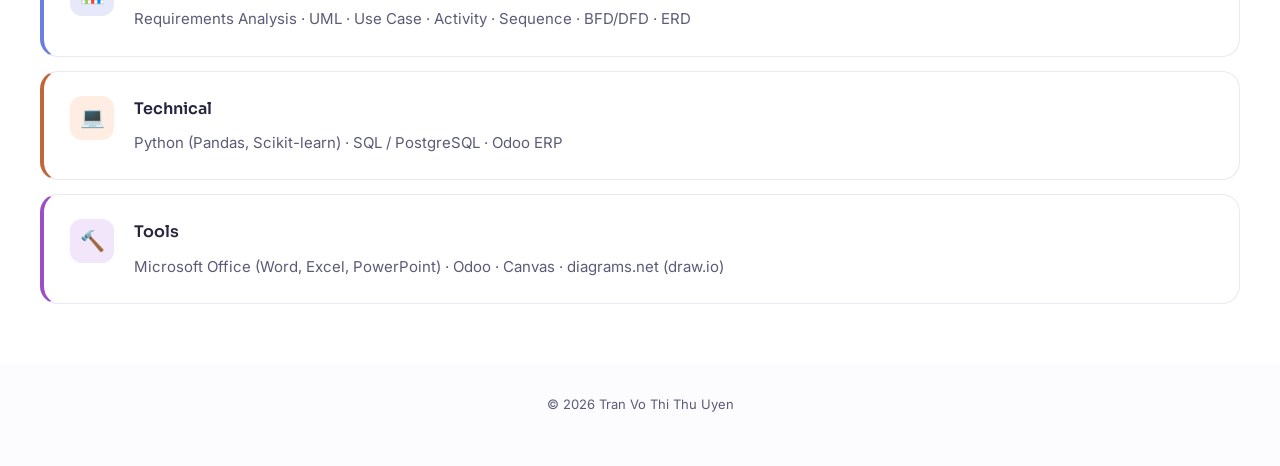
==== commit aee33c76: "additional files" ====
--- a/index.html
+++ b/index.html
@@ -26,7 +26,7 @@
 <header class="hero container" id="about">
   <p class="eyebrow">Business Analyst Intern / Fresher</p>
   <h1>Hi, I'm Thu Uyen.</h1>
-  <p class="tagline">Final-year Management Information Systems student who turns business needs into clear, workable solutions &mdash; through business process analysis on ERP systems, end-to-end warehouse &amp; inventory workflows, and data-informed system design, including a machine learning module.</p>
+  <p class="tagline">Final-year Management Information Systems student, building experience in business process analysis on ERP systems, end-to-end warehouse and inventory workflows, and data-informed system design &mdash; including a machine learning module &mdash; through academic projects.</p>
   <p class="contact-line" id="contact">Reach me at <a href="mailto:uyenthutran2104@gmail.com">uyenthutran2104@gmail.com</a> &middot; <a href="https://github.com/thuuyen23003-blip" target="_blank" rel="noopener">GitHub</a> &middot; <a href="https://www.linkedin.com/in/uyen-tran-vo-thi-thu-7167b03a8/" target="_blank" rel="noopener">LinkedIn</a></p>
   <div class="cta-row">
     <a class="cta primary" href="#projects">View Projects</a>
@@ -82,17 +82,26 @@
     <h2>Skills</h2>
     <p class="section-intro">Built through the three projects above.</p>
     <div class="skills-list">
-      <div class="skills-row">
-        <h4>Business Analysis</h4>
-        <p>Requirements Analysis &middot; UML &middot; Use Case &middot; Activity &middot; Sequence &middot; BFD/DFD &middot; ERD</p>
+      <div class="skills-row sk1">
+        <div class="sk-icon">&#128202;</div>
+        <div class="sk-content">
+          <h4>Business Analysis</h4>
+          <p>Requirements Analysis &middot; UML &middot; Use Case &middot; Activity &middot; Sequence &middot; BFD/DFD &middot; ERD</p>
+        </div>
       </div>
-      <div class="skills-row">
-        <h4>Technical</h4>
-        <p>Python &middot; SQL / PostgreSQL &middot; Odoo ERP &middot; Pandas / Scikit-learn</p>
+      <div class="skills-row sk2">
+        <div class="sk-icon">&#128187;</div>
+        <div class="sk-content">
+          <h4>Technical</h4>
+          <p>Python (Pandas, Scikit-learn) &middot; SQL / PostgreSQL &middot; Odoo ERP</p>
+        </div>
       </div>
-      <div class="skills-row">
-        <h4>Tools</h4>
-        <p>Microsoft Office (Word, Excel, PowerPoint) &middot; Odoo &middot; Canvas &middot; diagrams.net (draw.io)</p>
+      <div class="skills-row sk3">
+        <div class="sk-icon">&#128296;</div>
+        <div class="sk-content">
+          <h4>Tools</h4>
+          <p>Microsoft Office (Word, Excel, PowerPoint) &middot; Odoo &middot; Canvas &middot; diagrams.net (draw.io)</p>
+        </div>
       </div>
     </div>
   </div>
--- a/styles.css
+++ b/styles.css
@@ -93,10 +93,10 @@
 header.hero { padding: 90px 0 70px; }
 
 .eyebrow {
-  font-size: 13px;
+  font-size: 16px;
   color: var(--accent);
   margin: 0 0 16px;
-  font-weight: 500;
+  font-weight: 600;
 }
 h1 {
   font-family: var(--font-display);
@@ -113,14 +113,15 @@
   color: var(--muted);
   max-width: 780px;
   margin: 0 0 32px;
+  text-align: justify;
 }
 .cta-row { display: flex; gap: 12px; flex-wrap: wrap; }
 .contact-line {
-  font-size: 14.5px;
-  color: var(--muted);
-  margin: -14px 0 28px;
-}
-.contact-line a { color: var(--accent); font-weight: 500; text-decoration: none; }
+  font-size: 17px;
+  color: var(--muted);
+  margin: -6px 0 28px;
+}
+.contact-line a { color: var(--accent); font-weight: 600; text-decoration: none; }
 .contact-line a:hover { text-decoration: underline; }
 .cta {
   font-family: var(--font-body);
@@ -151,9 +152,10 @@
 }
 .section-intro {
   color: var(--muted);
-  max-width: 560px;
+  max-width: none;
   margin: 0 0 40px;
   font-size: 15px;
+  text-align: justify;
 }
 
 /* PROJECT PREVIEW CARDS (used on index page) */
@@ -233,7 +235,7 @@
 }
 .case-header h1 { max-width: none; }
 .case-meta { font-size: 13px; color: var(--muted); margin: 0 0 20px; }
-.case-header p.desc { font-size: 16px; max-width: 660px; margin: 0 0 10px; }
+.case-header p.desc { font-size: 16px; max-width: none; margin: 0 0 10px; text-align: justify; }
 
 .case-block { padding: 30px 0; }
 .case-block h4 {
@@ -297,29 +299,45 @@
 }
 
 /* SKILLS */
-.skills-list { display: flex; flex-direction: column; }
+.skills-list { display: flex; flex-direction: column; gap: 14px; }
 .skills-row {
   display: flex;
-  flex-wrap: wrap;
-  align-items: baseline;
-  gap: 6px 24px;
-  padding: 20px 0;
-  border-bottom: 1px solid var(--border);
-}
-.skills-row:last-child { border-bottom: none; }
-.skills-row h4 {
+  align-items: flex-start;
+  gap: 20px;
+  padding: 24px 26px;
+  border-radius: var(--radius);
+  background: var(--surface);
+  border: 1px solid var(--border);
+  border-left: 4px solid transparent;
+}
+.skills-row.sk1 { border-left-color: var(--proj1); }
+.skills-row.sk2 { border-left-color: var(--proj2); }
+.skills-row.sk3 { border-left-color: var(--proj3); }
+.sk-icon {
+  flex: 0 0 auto;
+  width: 44px;
+  height: 44px;
+  border-radius: 12px;
+  display: flex;
+  align-items: center;
+  justify-content: center;
+  font-size: 20px;
+}
+.skills-row.sk1 .sk-icon { background: var(--proj1-soft); }
+.skills-row.sk2 .sk-icon { background: var(--proj2-soft); }
+.skills-row.sk3 .sk-icon { background: var(--proj3-soft); }
+.sk-content { flex: 1; }
+.sk-content h4 {
   font-family: var(--font-display);
+  font-size: 16px;
+  font-weight: 600;
+  margin: 0 0 8px;
+  color: var(--ink);
+}
+.sk-content p {
   font-size: 15px;
-  font-weight: 600;
+  color: var(--muted);
   margin: 0;
-  flex: 0 0 200px;
-  color: var(--ink);
-}
-.skills-row p {
-  font-size: 15px;
-  color: var(--muted);
-  margin: 0;
-  flex: 1 1 400px;
   line-height: 1.7;
 }
 
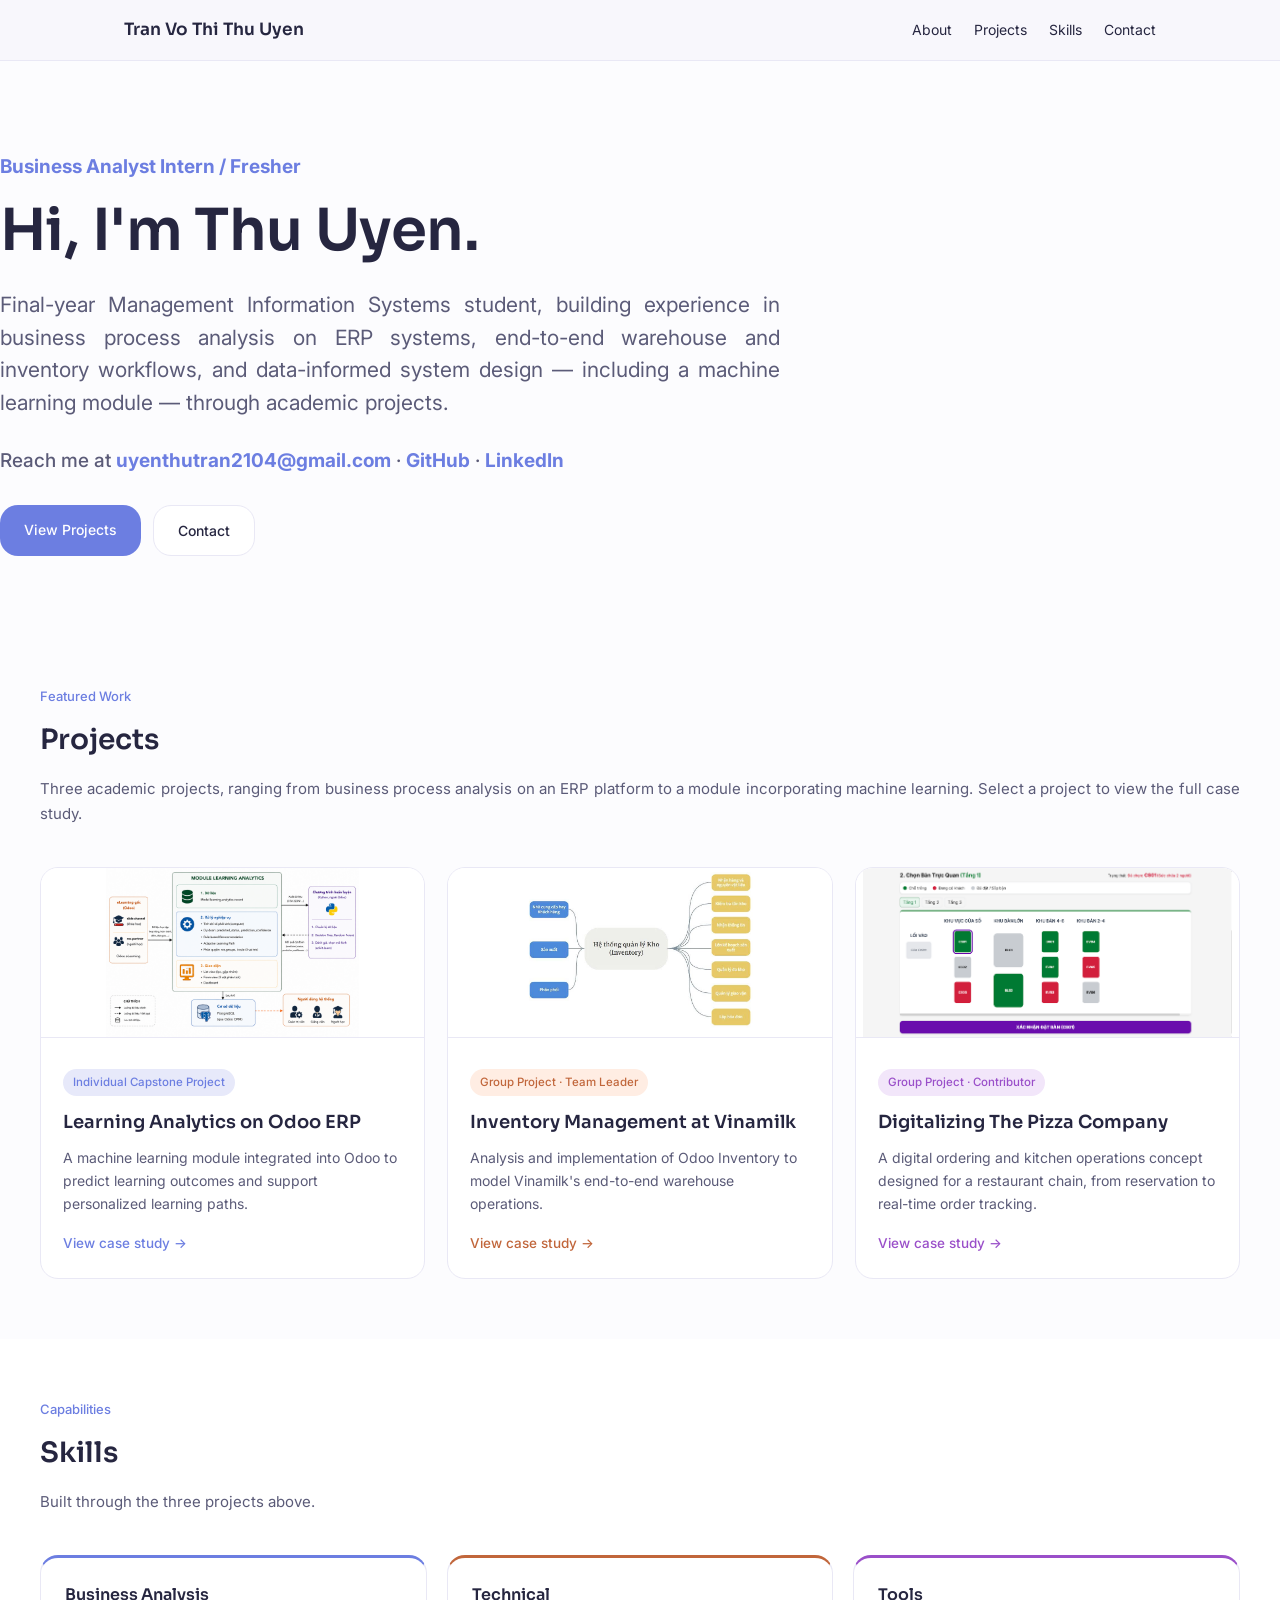
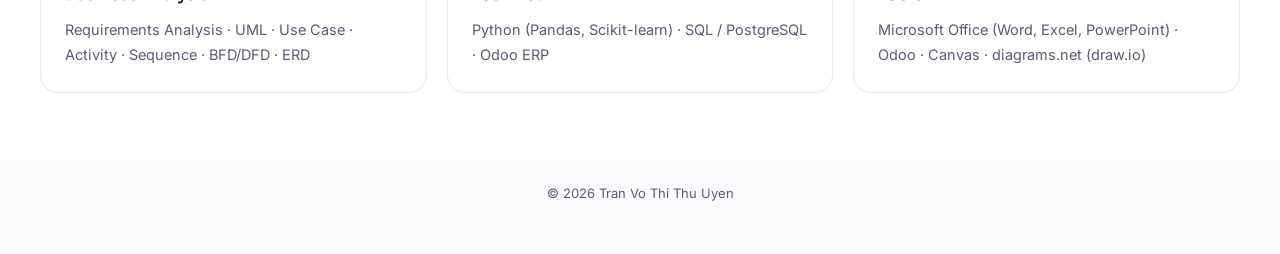
==== commit c255c47a: "additional files" ====
--- a/index.html
+++ b/index.html
@@ -81,27 +81,18 @@
     <p class="section-eyebrow">Capabilities</p>
     <h2>Skills</h2>
     <p class="section-intro">Built through the three projects above.</p>
-    <div class="skills-list">
-      <div class="skills-row sk1">
-        <div class="sk-icon">&#128202;</div>
-        <div class="sk-content">
-          <h4>Business Analysis</h4>
-          <p>Requirements Analysis &middot; UML &middot; Use Case &middot; Activity &middot; Sequence &middot; BFD/DFD &middot; ERD</p>
-        </div>
+    <div class="skills-grid">
+      <div class="skill-card sk1">
+        <h4>Business Analysis</h4>
+        <p>Requirements Analysis &middot; UML &middot; Use Case &middot; Activity &middot; Sequence &middot; BFD/DFD &middot; ERD</p>
       </div>
-      <div class="skills-row sk2">
-        <div class="sk-icon">&#128187;</div>
-        <div class="sk-content">
-          <h4>Technical</h4>
-          <p>Python (Pandas, Scikit-learn) &middot; SQL / PostgreSQL &middot; Odoo ERP</p>
-        </div>
+      <div class="skill-card sk2">
+        <h4>Technical</h4>
+        <p>Python (Pandas, Scikit-learn) &middot; SQL / PostgreSQL &middot; Odoo ERP</p>
       </div>
-      <div class="skills-row sk3">
-        <div class="sk-icon">&#128296;</div>
-        <div class="sk-content">
-          <h4>Tools</h4>
-          <p>Microsoft Office (Word, Excel, PowerPoint) &middot; Odoo &middot; Canvas &middot; diagrams.net (draw.io)</p>
-        </div>
+      <div class="skill-card sk3">
+        <h4>Tools</h4>
+        <p>Microsoft Office (Word, Excel, PowerPoint) &middot; Odoo &middot; Canvas &middot; diagrams.net (draw.io)</p>
       </div>
     </div>
   </div>
--- a/styles.css
+++ b/styles.css
@@ -93,10 +93,10 @@
 header.hero { padding: 90px 0 70px; }
 
 .eyebrow {
-  font-size: 16px;
+  font-size: 19px;
   color: var(--accent);
   margin: 0 0 16px;
-  font-weight: 600;
+  font-weight: 700;
 }
 h1 {
   font-family: var(--font-display);
@@ -117,11 +117,12 @@
 }
 .cta-row { display: flex; gap: 12px; flex-wrap: wrap; }
 .contact-line {
-  font-size: 17px;
+  font-size: 19px;
+  font-weight: 500;
   color: var(--muted);
   margin: -6px 0 28px;
 }
-.contact-line a { color: var(--accent); font-weight: 600; text-decoration: none; }
+.contact-line a { color: var(--accent); font-weight: 700; text-decoration: none; }
 .contact-line a:hover { text-decoration: underline; }
 .cta {
   font-family: var(--font-body);
@@ -299,43 +300,30 @@
 }
 
 /* SKILLS */
-.skills-list { display: flex; flex-direction: column; gap: 14px; }
-.skills-row {
-  display: flex;
-  align-items: flex-start;
+.skills-grid {
+  display: grid;
+  grid-template-columns: repeat(auto-fit, minmax(240px, 1fr));
   gap: 20px;
-  padding: 24px 26px;
-  border-radius: var(--radius);
+}
+.skill-card {
   background: var(--surface);
   border: 1px solid var(--border);
-  border-left: 4px solid transparent;
-}
-.skills-row.sk1 { border-left-color: var(--proj1); }
-.skills-row.sk2 { border-left-color: var(--proj2); }
-.skills-row.sk3 { border-left-color: var(--proj3); }
-.sk-icon {
-  flex: 0 0 auto;
-  width: 44px;
-  height: 44px;
-  border-radius: 12px;
-  display: flex;
-  align-items: center;
-  justify-content: center;
-  font-size: 20px;
-}
-.skills-row.sk1 .sk-icon { background: var(--proj1-soft); }
-.skills-row.sk2 .sk-icon { background: var(--proj2-soft); }
-.skills-row.sk3 .sk-icon { background: var(--proj3-soft); }
-.sk-content { flex: 1; }
-.sk-content h4 {
+  border-radius: var(--radius);
+  padding: 24px;
+  border-top: 3px solid transparent;
+}
+.skill-card.sk1 { border-top-color: var(--proj1); }
+.skill-card.sk2 { border-top-color: var(--proj2); }
+.skill-card.sk3 { border-top-color: var(--proj3); }
+.skill-card h4 {
   font-family: var(--font-display);
   font-size: 16px;
   font-weight: 600;
-  margin: 0 0 8px;
-  color: var(--ink);
-}
-.sk-content p {
-  font-size: 15px;
+  margin: 0 0 10px;
+  color: var(--ink);
+}
+.skill-card p {
+  font-size: 14.5px;
   color: var(--muted);
   margin: 0;
   line-height: 1.7;
